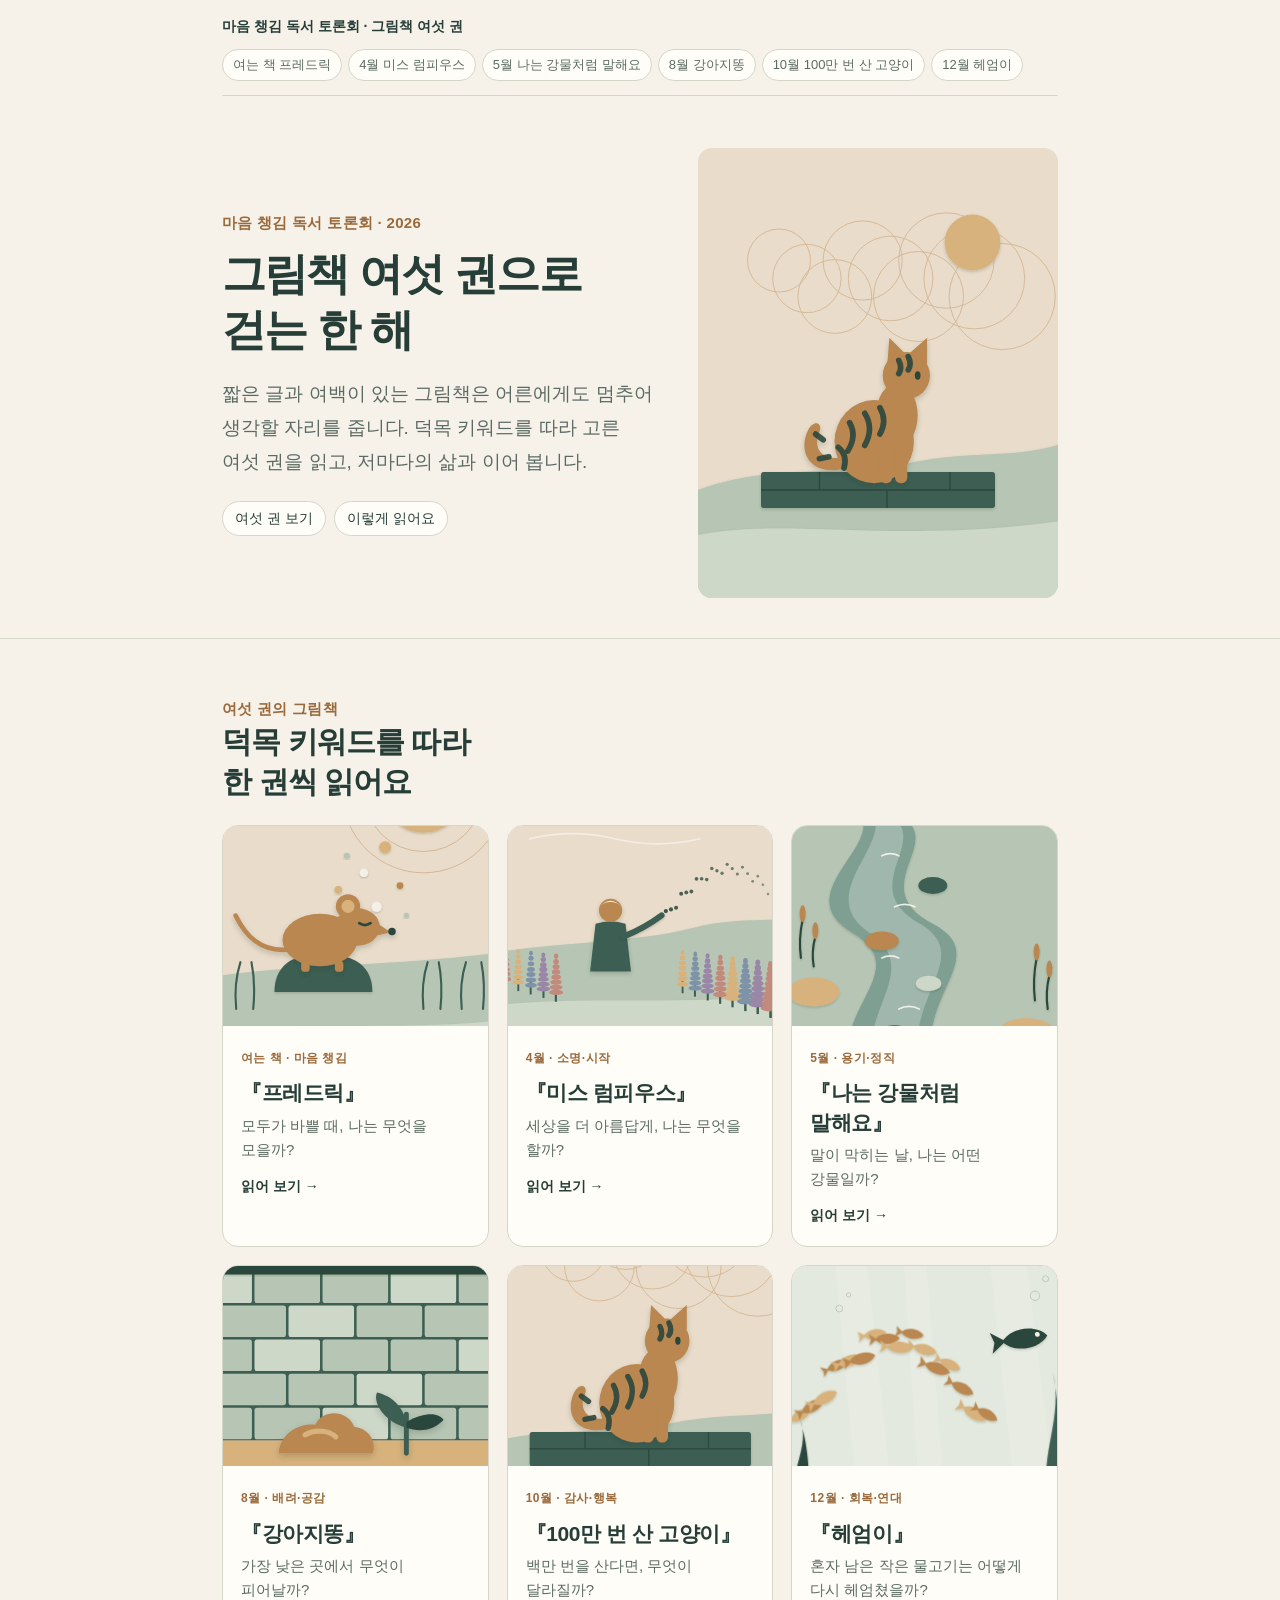
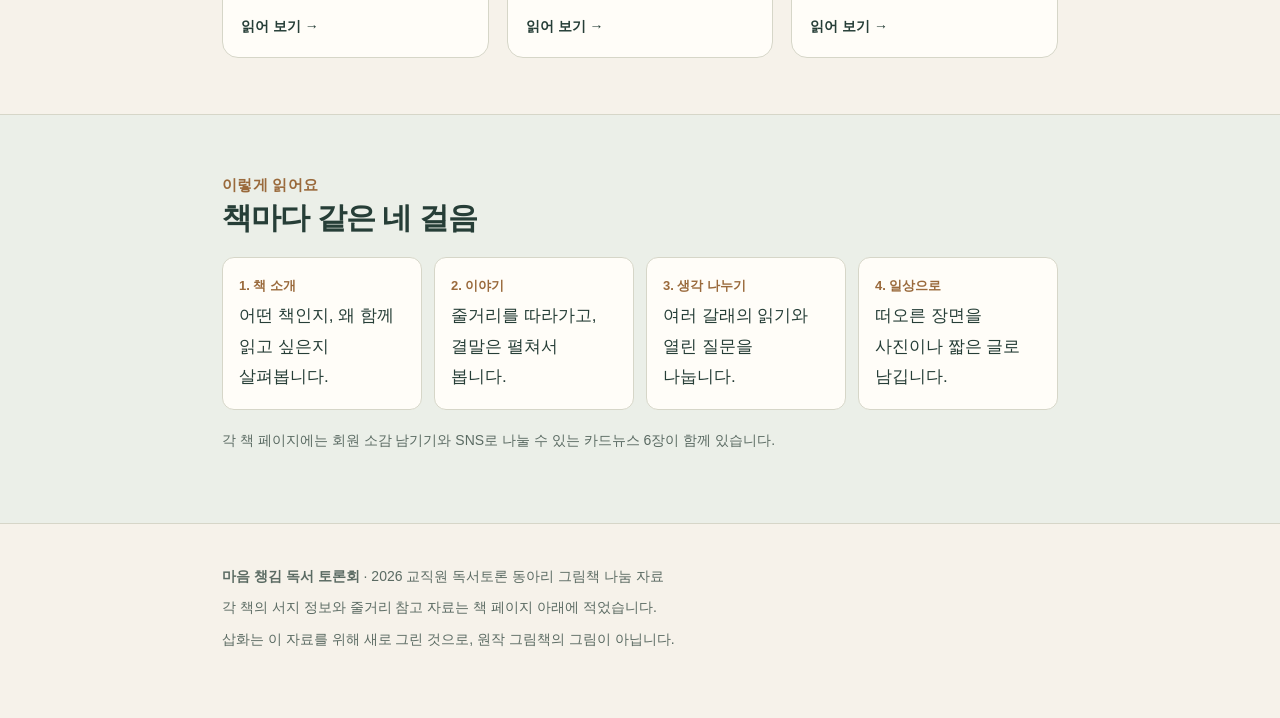
==== index.html @ 16f72373 "그림책 여섯 권 사이트 첫 게시 (책 페이지 6, 카드 36, 회원 소감 기능)" ====
<!doctype html><html lang="ko"><head><meta charset="utf-8"><meta name="viewport" content="width=device-width,initial-scale=1"><title>그림책 여섯 권으로 걷는 한 해 | 마음 챙김 독서 토론회</title><meta name="description" content="수석교사 다섯 명의 마음 챙김 독서 토론회가 덕목 키워드를 따라 고른 그림책 여섯 권과 생각 나누기 자료입니다."><meta property="og:title" content="그림책 여섯 권으로 걷는 한 해"><style>:root{--paper:#f6f2ea;--paper2:#ebefe8;--ink:#263e37;--sub:#5b6b63;--accent:#9a6a3c;--line:#d6d6c8;--card:#fffdf8}
*{box-sizing:border-box}html{scroll-behavior:smooth}body{margin:0;background:var(--paper);color:var(--ink);font:17px/1.8 "Pretendard","Apple SD Gothic Neo","Noto Sans KR","Malgun Gothic",sans-serif;word-break:keep-all;-webkit-text-size-adjust:100%}
.wrap{max-width:880px;margin:0 auto;padding:0 22px}header.top{padding:18px 0;border-bottom:1px solid var(--line);font-size:14px;color:var(--sub);display:flex;justify-content:space-between;gap:12px;flex-wrap:wrap}
.hero{display:grid;grid-template-columns:1.1fr .9fr;gap:36px;align-items:center;padding:52px 0 40px}.eyebrow{color:var(--accent);font-weight:600;font-size:15px;letter-spacing:.02em}
h1{font-size:44px;line-height:1.28;letter-spacing:-.04em;margin:10px 0 18px}h2{font-size:30px;letter-spacing:-.03em;line-height:1.35;margin:0 0 18px}h3{font-size:22px;letter-spacing:-.02em;margin:0 0 8px;line-height:1.4}
.lead{font-size:19px;color:var(--sub);margin:0 0 22px}.art svg{width:100%;height:auto;display:block;border-radius:14px}
.biblio{display:grid;grid-template-columns:auto 1fr;gap:4px 16px;font-size:15px;margin:0;padding:16px 18px;background:var(--card);border:1px solid var(--line);border-radius:12px}.biblio dt{color:var(--sub)}.biblio dd{margin:0}
nav.toc{display:flex;gap:8px;flex-wrap:wrap;margin:6px 0 0}nav.toc a{font-size:14px;color:var(--ink);text-decoration:none;border:1px solid var(--line);border-radius:999px;padding:4px 12px;background:var(--card)}
section{padding:56px 0;border-top:1px solid var(--line)}section.alt{background:var(--paper2)}
.story{display:grid;gap:42px}.step{display:grid;grid-template-columns:260px 1fr;gap:28px;align-items:start}.step .num{font-size:13px;color:var(--accent);font-weight:700;letter-spacing:.1em}.step p{margin:0 0 10px}
blockquote{margin:14px 0 0;padding:10px 0 10px 18px;border-left:3px solid var(--accent);font-size:19px;font-weight:600}
details{margin-top:8px;background:var(--card);border:1px solid var(--line);border-radius:14px;padding:18px 22px}summary{cursor:pointer;font-weight:700;font-size:18px}details[open] summary{margin-bottom:16px}
.lens{display:grid;grid-template-columns:repeat(3,1fr);gap:14px;margin-top:8px}.lens div{background:var(--card);border:1px solid var(--line);border-radius:12px;padding:18px}.lens b{display:block;color:var(--accent);margin-bottom:6px}.lens p{margin:0;font-size:16px}
ol.q{padding-left:22px;margin:22px 0 0}ol.q li{margin:0 0 12px;font-size:18px}
.daily{display:grid;grid-template-columns:1fr 280px;gap:28px;align-items:center}.daily ul{padding-left:20px;margin:12px 0}.note{font-size:14px;color:var(--sub)}
.cards{display:grid;grid-template-columns:repeat(auto-fill,minmax(240px,1fr));gap:14px;margin-top:18px}.cards img{width:100%;height:auto;display:block;border-radius:10px;border:1px solid var(--line)}
footer{padding:40px 0 60px;border-top:1px solid var(--line);font-size:14px;color:var(--sub)}footer p{margin:0 0 6px}footer a{color:var(--sub)}
@media (max-width:720px){body{font-size:16px}.hero{grid-template-columns:1fr;padding-top:34px}h1{font-size:34px}h2{font-size:25px}.step{grid-template-columns:1fr;gap:14px}.step .art{max-width:340px}.lens{grid-template-columns:1fr}.daily{grid-template-columns:1fr}.daily .art{max-width:300px}}
.sitebar{display:flex;justify-content:space-between;align-items:center;gap:10px;flex-wrap:wrap;padding:14px 0;border-bottom:1px solid var(--line);font-size:14px}.sitebar a{color:var(--ink);text-decoration:none}.sitebar .home{font-weight:700}.shelf{display:flex;gap:6px;flex-wrap:wrap}.shelf a{font-size:13px;border:1px solid var(--line);border-radius:999px;padding:3px 10px;background:var(--card);color:var(--sub)}.shelf a.on{background:var(--ink);color:var(--paper);border-color:var(--ink)}
.pager{display:grid;grid-template-columns:1fr 1fr;gap:12px;padding:30px 0}.pager a{display:block;border:1px solid var(--line);border-radius:12px;padding:14px 18px;background:var(--card);text-decoration:none;color:var(--ink)}.pager a small{display:block;color:var(--sub);font-size:13px}.pager .next{text-align:right}
.extra{margin-top:14px;padding:14px 16px;border:1px dashed var(--line);border-radius:12px;font-size:15px;background:var(--card)}
.grid6{display:grid;grid-template-columns:repeat(auto-fill,minmax(250px,1fr));gap:18px;margin-top:22px}.bk{display:flex;flex-direction:column;background:var(--card);border:1px solid var(--line);border-radius:16px;overflow:hidden;text-decoration:none;color:var(--ink)}.bk .thumb svg{display:block;width:100%;height:200px}.bk .in{padding:16px 18px 18px}.chip{display:inline-block;font-size:12px;font-weight:700;color:var(--accent);letter-spacing:.04em}.bk h3{margin:6px 0 6px;font-size:21px}.bk p{margin:0;color:var(--sub);font-size:15px;line-height:1.6}.bk .go{margin-top:12px;font-size:14px;font-weight:700}
.flow{display:grid;grid-template-columns:repeat(4,1fr);gap:12px;margin-top:18px}.flow div{background:var(--card);border:1px solid var(--line);border-radius:12px;padding:16px}.flow b{display:block;color:var(--accent);font-size:13px;margin-bottom:4px}
@media (max-width:720px){.flow{grid-template-columns:1fr 1fr}.pager{grid-template-columns:1fr}.pager .next{text-align:left}}</style></head><body>
<div class="wrap"><nav class="sitebar" aria-label="사이트 메뉴"><a class="home" href="index.html">마음 챙김 독서 토론회 · 그림책 여섯 권</a><span class="shelf"><a href="frederick/index.html">여는 책 프레드릭</a><a href="rumphius/index.html">4월 미스 럼피우스</a><a href="river/index.html">5월 나는 강물처럼 말해요</a><a href="ganajittong/index.html">8월 강아지똥</a><a href="cat/index.html">10월 100만 번 산 고양이</a><a href="swimmy/index.html">12월 헤엄이</a></span></nav></div>
<div class="wrap"><div class="hero"><div><div class="eyebrow">마음 챙김 독서 토론회 · 2026</div><h1>그림책 여섯 권으로<br>걷는 한 해</h1><p class="lead">짧은 글과 여백이 있는 그림책은 어른에게도 멈추어 생각할 자리를 줍니다. 덕목 키워드를 따라 고른 여섯 권을 읽고, 저마다의 삶과 이어 봅니다.</p><nav class="toc" aria-label="바로 가기"><a href="#books">여섯 권 보기</a><a href="#how">이렇게 읽어요</a></nav></div><div class="art"><svg role="img" aria-label="돌담 위에 앉은 고양이 삽화" xmlns="http://www.w3.org/2000/svg" viewBox="0 0 800 1000"><defs><filter id="f98" x="-20%" y="-20%" width="140%" height="140%"><feDropShadow dx="0" dy="3" stdDeviation="3" flood-color="#1d2e28" flood-opacity=".22"/></filter></defs><rect width="800" height="1000" fill="#e9dccb"/>
<g fill="none" stroke="#b9874f" stroke-width="2" opacity=".45"><circle cx="180" cy="250" r="70"/><circle cx="242" cy="290" r="76"/><circle cx="304" cy="330" r="82"/><circle cx="366" cy="250" r="88"/><circle cx="428" cy="290" r="94"/><circle cx="490" cy="330" r="100"/><circle cx="552" cy="250" r="106"/><circle cx="614" cy="290" r="112"/><circle cx="676" cy="330" r="118"/></g>
<circle cx="610" cy="210" r="62" fill="#d8b27c" filter="url(#f98)"/>
<path d="M0 760 C160 700 330 730 470 700 C600 672 700 690 800 660 L800 1000 L0 1000Z" fill="#b7c6b4" filter="url(#f98)"/>
<rect x="140" y="720" width="520" height="80" rx="6" fill="#3d5e53" filter="url(#f98)"/><path d="M140 760 h520 M270 720 v40 M420 760 v40 M560 720 v40" stroke="#2c473e" stroke-width="3"/>
<path d="M0 860 C200 820 420 880 800 830 L800 1000 L0 1000Z" fill="#cdd8c9" filter="url(#f98)"/>
<g transform="translate(400 640) scale(2.1 2.1)" filter="url(#f98)">
<path d="M-34 34 C-70 44 -86 18 -74 -6 C-68 -18 -58 -14 -62 -4 C-70 14 -58 28 -34 22" fill="#b9874f"/>
<ellipse cx="-4" cy="6" rx="42" ry="44" fill="#b9874f"/>
<ellipse cx="20" cy="-22" rx="22" ry="34" fill="#b9874f"/>
<rect x="18" y="0" width="13" height="50" rx="6" fill="#b9874f"/><rect x="2" y="12" width="13" height="38" rx="6" fill="#b9874f"/>
<circle cx="30" cy="-64" r="25" fill="#b9874f"/>
<polygon points="10,-78 12,-104 30,-86" fill="#b9874f"/><polygon points="34,-88 52,-104 52,-76" fill="#b9874f"/>
<g fill="none" stroke="#2c473e" stroke-width="6" stroke-linecap="round" opacity=".9"><path d="M-30 -14 q8 14 -2 30"/><path d="M-14 -24 q10 16 0 34"/><path d="M2 -30 q8 14 0 28"/><path d="M-42 12 q10 8 6 22"/><path d="M22 -80 q4 8 0 14"/><path d="M32 -84 q4 8 0 14"/><path d="M-66 -2 l8 6"/><path d="M-62 24 l10 -2"/></g>
<ellipse cx="42" cy="-64" rx="3" ry="4.5" fill="#2c473e"/>
</g>
</svg></div></div></div>
<section id="books"><div class="wrap"><div class="eyebrow">여섯 권의 그림책</div><h2>덕목 키워드를 따라<br>한 권씩 읽어요</h2>
<div class="grid6"><a class="bk" href="frederick/index.html"><div class="thumb"><svg aria-hidden="true" preserveAspectRatio="xMidYMid slice" xmlns="http://www.w3.org/2000/svg" viewBox="0 330 800 470"><defs><filter id="f99" x="-20%" y="-20%" width="140%" height="140%"><feDropShadow dx="0" dy="3" stdDeviation="3" flood-color="#1d2e28" flood-opacity=".22"/></filter></defs><rect width="800" height="1000" fill="#e9dccb"/>
<circle cx="560" cy="250" r="96" fill="#d8b27c" filter="url(#f99)"/>
<g fill="none" stroke="#b9874f" stroke-width="2" opacity=".5"><circle cx="560" cy="250" r="140"/><circle cx="560" cy="250" r="190"/></g>
<circle cx="470" cy="380" r="14" fill="#d8b27c" filter="url(#f99)"/><circle cx="420" cy="440" r="10" fill="#f4f0e7" filter="url(#f99)"/><circle cx="505" cy="470" r="8" fill="#b9874f" filter="url(#f99)"/><circle cx="380" cy="400" r="7" fill="#b7c6b4" filter="url(#f99)"/><circle cx="450" cy="520" r="12" fill="#f4f0e7" filter="url(#f99)"/><circle cx="360" cy="480" r="9" fill="#d8b27c" filter="url(#f99)"/><circle cx="520" cy="540" r="6" fill="#b7c6b4" filter="url(#f99)"/><circle cx="410" cy="560" r="7" fill="#b9874f" filter="url(#f99)"/>
<path d="M0 700 C180 650 420 670 800 620 L800 1000 L0 1000Z" fill="#b7c6b4" filter="url(#f99)"/>
<path d="M0 820 C220 780 520 820 800 780 L800 1000 L0 1000Z" fill="#cdd8c9" filter="url(#f99)"/>
<g filter="url(#f99)"><path d="M210 720 C210 660 250 630 320 630 C400 630 440 660 440 720Z" fill="#3d5e53"/></g>
<path d="M120 760 q-6 -60 10 -110" stroke="#3d5e53" stroke-width="5" fill="none" stroke-linecap="round"/><path d="M160 760 q6 -60 -4 -110" stroke="#3d5e53" stroke-width="5" fill="none" stroke-linecap="round"/><path d="M560 760 q-6 -60 10 -110" stroke="#3d5e53" stroke-width="5" fill="none" stroke-linecap="round"/><path d="M600 760 q6 -60 -4 -110" stroke="#3d5e53" stroke-width="5" fill="none" stroke-linecap="round"/><path d="M650 760 q-6 -60 10 -110" stroke="#3d5e53" stroke-width="5" fill="none" stroke-linecap="round"/><path d="M700 760 q6 -60 -4 -110" stroke="#3d5e53" stroke-width="5" fill="none" stroke-linecap="round"/>
<g transform="translate(330 598) scale(2.2 2.2)" filter="url(#f99)">
<path d="M-38 10 C-70 14 -86 -6 -96 -26" fill="none" stroke="#b9874f" stroke-width="5" stroke-linecap="round"/>
<ellipse cx="-6" cy="0" rx="40" ry="28" fill="#b9874f"/>
<ellipse cx="34" cy="-14" rx="24" ry="20" fill="#b9874f"/>
<polygon points="52,-20 70,-8 50,-4" fill="#b9874f"/>
<circle cx="71" cy="-9" r="4" fill="#2c473e"/>
<circle cx="24" cy="-36" r="13" fill="#b9874f"/><circle cx="24" cy="-36" r="7" fill="#d8b27c"/>
<path d="M36 -18 q6 4 12 0" stroke="#2c473e" stroke-width="3" fill="none" stroke-linecap="round"/>
<rect x="-26" y="22" width="9" height="12" rx="4" fill="#b9874f"/><rect x="10" y="22" width="9" height="12" rx="4" fill="#b9874f"/>

</g>
</svg></div><div class="in"><span class="chip">여는 책 · 마음 챙김</span><h3>『프레드릭』</h3><p>모두가 바쁠 때, 나는 무엇을 모을까?</p><div class="go">읽어 보기 →</div></div></a><a class="bk" href="rumphius/index.html"><div class="thumb"><svg aria-hidden="true" preserveAspectRatio="xMidYMid slice" xmlns="http://www.w3.org/2000/svg" viewBox="0 330 800 470"><defs><filter id="f100" x="-20%" y="-20%" width="140%" height="140%"><feDropShadow dx="0" dy="3" stdDeviation="3" flood-color="#1d2e28" flood-opacity=".22"/></filter></defs><rect width="800" height="1000" fill="#e9dccb"/>
<circle cx="610" cy="250" r="70" fill="#d8b27c" filter="url(#f100)"/>
<g fill="none" stroke="#f4f0e7" stroke-width="4" stroke-linecap="round" opacity=".9"><path d="M80 300 q120 -30 240 0 t240 0"/><path d="M140 360 q100 -24 200 0 t200 0"/></g>
<path d="M0 640 C160 600 360 610 520 570 C640 540 720 560 800 540 L800 1000 L0 1000Z" fill="#b7c6b4" filter="url(#f100)"/>
<path d="M0 760 C220 720 500 760 800 720 L800 1000 L0 1000Z" fill="#cdd8c9" filter="url(#f100)"/>
<g transform="translate(330 560) scale(1.6)" filter="url(#f100)"><path d="M-22 0 L-30 70 L30 70 L22 0 Q0 -8 -22 0Z" fill="#3d5e53"/><circle cx="0" cy="-20" r="17" fill="#b9874f"/><path d="M-17 -24 Q0 -44 17 -24 Q10 -32 0 -32 Q-10 -32 -17 -24Z" fill="#f4f0e7"/></g>
<path d="M360 590 q50 -20 90 -50" stroke="#3d5e53" stroke-width="14" stroke-linecap="round" fill="none" filter="url(#f100)"/>
<g><circle cx="460" cy="530" r="5.0" fill="#2c473e" opacity="0.90"/><circle cx="472" cy="526" r="4.9" fill="#2c473e" opacity="0.88"/><circle cx="484" cy="522" r="4.8" fill="#2c473e" opacity="0.86"/><circle cx="496" cy="489" r="4.7" fill="#2c473e" opacity="0.84"/><circle cx="508" cy="486" r="4.6" fill="#2c473e" opacity="0.82"/><circle cx="520" cy="484" r="4.5" fill="#2c473e" opacity="0.80"/><circle cx="532" cy="454" r="4.4" fill="#2c473e" opacity="0.78"/><circle cx="544" cy="454" r="4.3" fill="#2c473e" opacity="0.76"/><circle cx="556" cy="456" r="4.2" fill="#2c473e" opacity="0.74"/><circle cx="568" cy="430" r="4.1" fill="#2c473e" opacity="0.72"/><circle cx="580" cy="435" r="4.0" fill="#2c473e" opacity="0.70"/><circle cx="592" cy="441" r="3.9" fill="#2c473e" opacity="0.68"/><circle cx="604" cy="420" r="3.8" fill="#2c473e" opacity="0.66"/><circle cx="616" cy="430" r="3.7" fill="#2c473e" opacity="0.64"/><circle cx="628" cy="443" r="3.6" fill="#2c473e" opacity="0.62"/><circle cx="640" cy="427" r="3.5" fill="#2c473e" opacity="0.60"/><circle cx="652" cy="442" r="3.4" fill="#2c473e" opacity="0.58"/><circle cx="664" cy="460" r="3.3" fill="#2c473e" opacity="0.56"/><circle cx="676" cy="448" r="3.2" fill="#2c473e" opacity="0.54"/><circle cx="688" cy="468" r="3.1" fill="#2c473e" opacity="0.52"/><circle cx="700" cy="490" r="3.0" fill="#2c473e" opacity="0.50"/><circle cx="712" cy="482" r="2.9" fill="#2c473e" opacity="0.48"/><circle cx="724" cy="505" r="2.8" fill="#2c473e" opacity="0.46"/><circle cx="736" cy="528" r="2.7" fill="#2c473e" opacity="0.44"/><circle cx="748" cy="522" r="2.6" fill="#2c473e" opacity="0.42"/><circle cx="760" cy="546" r="2.5" fill="#2c473e" opacity="0.40"/></g>
<g><rect x="497" y="688" width="4.5" height="35" fill="#3d5e53"/><ellipse cx="499" cy="627" rx="4.5" ry="5.7" fill="#d8b27c"/><ellipse cx="499" cy="640" rx="6.0" ry="5.7" fill="#d8b27c"/><ellipse cx="499" cy="652" rx="7.5" ry="5.7" fill="#d8b27c"/><ellipse cx="499" cy="664" rx="8.9" ry="5.7" fill="#d8b27c"/><ellipse cx="499" cy="677" rx="10.4" ry="5.7" fill="#d8b27c"/><ellipse cx="499" cy="689" rx="11.9" ry="5.7" fill="#d8b27c"/><ellipse cx="499" cy="702" rx="13.4" ry="5.7" fill="#d8b27c"/></g><g><rect x="526" y="695" width="4.7" height="36" fill="#3d5e53"/><ellipse cx="529" cy="631" rx="4.7" ry="5.9" fill="#7f93a8"/><ellipse cx="529" cy="642" rx="6.3" ry="5.9" fill="#7f93a8"/><ellipse cx="529" cy="654" rx="7.8" ry="5.9" fill="#7f93a8"/><ellipse cx="529" cy="665" rx="9.4" ry="5.9" fill="#7f93a8"/><ellipse cx="529" cy="677" rx="10.9" ry="5.9" fill="#7f93a8"/><ellipse cx="529" cy="688" rx="12.4" ry="5.9" fill="#7f93a8"/><ellipse cx="529" cy="699" rx="14.0" ry="5.9" fill="#7f93a8"/><ellipse cx="529" cy="711" rx="15.5" ry="5.9" fill="#7f93a8"/></g><g><rect x="556" y="702" width="4.9" height="38" fill="#3d5e53"/><ellipse cx="558" cy="635" rx="4.9" ry="6.2" fill="#9a86a6"/><ellipse cx="558" cy="647" rx="6.5" ry="6.2" fill="#9a86a6"/><ellipse cx="558" cy="659" rx="8.2" ry="6.2" fill="#9a86a6"/><ellipse cx="558" cy="671" rx="9.8" ry="6.2" fill="#9a86a6"/><ellipse cx="558" cy="683" rx="11.4" ry="6.2" fill="#9a86a6"/><ellipse cx="558" cy="694" rx="13.0" ry="6.2" fill="#9a86a6"/><ellipse cx="558" cy="706" rx="14.6" ry="6.2" fill="#9a86a6"/><ellipse cx="558" cy="718" rx="16.2" ry="6.2" fill="#9a86a6"/></g><g><rect x="585" y="708" width="5.1" height="40" fill="#3d5e53"/><ellipse cx="588" cy="639" rx="5.1" ry="6.4" fill="#c28a7c"/><ellipse cx="588" cy="651" rx="6.8" ry="6.4" fill="#c28a7c"/><ellipse cx="588" cy="664" rx="8.5" ry="6.4" fill="#c28a7c"/><ellipse cx="588" cy="676" rx="10.2" ry="6.4" fill="#c28a7c"/><ellipse cx="588" cy="688" rx="11.8" ry="6.4" fill="#c28a7c"/><ellipse cx="588" cy="701" rx="13.5" ry="6.4" fill="#c28a7c"/><ellipse cx="588" cy="713" rx="15.2" ry="6.4" fill="#c28a7c"/><ellipse cx="588" cy="726" rx="16.9" ry="6.4" fill="#c28a7c"/></g><g><rect x="614" y="715" width="5.4" height="41" fill="#3d5e53"/><ellipse cx="617" cy="643" rx="5.4" ry="6.7" fill="#d8b27c"/><ellipse cx="617" cy="654" rx="7.1" ry="6.7" fill="#d8b27c"/><ellipse cx="617" cy="666" rx="8.8" ry="6.7" fill="#d8b27c"/><ellipse cx="617" cy="677" rx="10.6" ry="6.7" fill="#d8b27c"/><ellipse cx="617" cy="689" rx="12.3" ry="6.7" fill="#d8b27c"/><ellipse cx="617" cy="700" rx="14.1" ry="6.7" fill="#d8b27c"/><ellipse cx="617" cy="712" rx="15.8" ry="6.7" fill="#d8b27c"/><ellipse cx="617" cy="723" rx="17.5" ry="6.7" fill="#d8b27c"/><ellipse cx="617" cy="734" rx="19.3" ry="6.7" fill="#d8b27c"/></g><g><rect x="644" y="722" width="5.6" height="43" fill="#3d5e53"/><ellipse cx="647" cy="647" rx="5.6" ry="6.9" fill="#7f93a8"/><ellipse cx="647" cy="659" rx="7.4" ry="6.9" fill="#7f93a8"/><ellipse cx="647" cy="671" rx="9.2" ry="6.9" fill="#7f93a8"/><ellipse cx="647" cy="683" rx="11.0" ry="6.9" fill="#7f93a8"/><ellipse cx="647" cy="694" rx="12.8" ry="6.9" fill="#7f93a8"/><ellipse cx="647" cy="706" rx="14.6" ry="6.9" fill="#7f93a8"/><ellipse cx="647" cy="718" rx="16.4" ry="6.9" fill="#7f93a8"/><ellipse cx="647" cy="730" rx="18.2" ry="6.9" fill="#7f93a8"/><ellipse cx="647" cy="742" rx="20.0" ry="6.9" fill="#7f93a8"/></g><g><rect x="673" y="728" width="5.8" height="44" fill="#3d5e53"/><ellipse cx="676" cy="651" rx="5.8" ry="7.2" fill="#9a86a6"/><ellipse cx="676" cy="663" rx="7.6" ry="7.2" fill="#9a86a6"/><ellipse cx="676" cy="675" rx="9.5" ry="7.2" fill="#9a86a6"/><ellipse cx="676" cy="688" rx="11.4" ry="7.2" fill="#9a86a6"/><ellipse cx="676" cy="700" rx="13.3" ry="7.2" fill="#9a86a6"/><ellipse cx="676" cy="712" rx="15.1" ry="7.2" fill="#9a86a6"/><ellipse cx="676" cy="725" rx="17.0" ry="7.2" fill="#9a86a6"/><ellipse cx="676" cy="737" rx="18.9" ry="7.2" fill="#9a86a6"/><ellipse cx="676" cy="749" rx="20.8" ry="7.2" fill="#9a86a6"/></g><g><rect x="703" y="735" width="6.0" height="46" fill="#3d5e53"/><ellipse cx="706" cy="655" rx="6.0" ry="7.5" fill="#c28a7c"/><ellipse cx="706" cy="666" rx="7.9" ry="7.5" fill="#c28a7c"/><ellipse cx="706" cy="678" rx="9.9" ry="7.5" fill="#c28a7c"/><ellipse cx="706" cy="689" rx="11.8" ry="7.5" fill="#c28a7c"/><ellipse cx="706" cy="701" rx="13.7" ry="7.5" fill="#c28a7c"/><ellipse cx="706" cy="712" rx="15.7" ry="7.5" fill="#c28a7c"/><ellipse cx="706" cy="724" rx="17.6" ry="7.5" fill="#c28a7c"/><ellipse cx="706" cy="735" rx="19.6" ry="7.5" fill="#c28a7c"/><ellipse cx="706" cy="747" rx="21.5" ry="7.5" fill="#c28a7c"/><ellipse cx="706" cy="758" rx="23.4" ry="7.5" fill="#c28a7c"/></g><g><rect x="732" y="742" width="6.2" height="48" fill="#3d5e53"/><ellipse cx="735" cy="659" rx="6.2" ry="7.7" fill="#d8b27c"/><ellipse cx="735" cy="671" rx="8.2" ry="7.7" fill="#d8b27c"/><ellipse cx="735" cy="683" rx="10.2" ry="7.7" fill="#d8b27c"/><ellipse cx="735" cy="694" rx="12.2" ry="7.7" fill="#d8b27c"/><ellipse cx="735" cy="706" rx="14.2" ry="7.7" fill="#d8b27c"/><ellipse cx="735" cy="718" rx="16.2" ry="7.7" fill="#d8b27c"/><ellipse cx="735" cy="730" rx="18.2" ry="7.7" fill="#d8b27c"/><ellipse cx="735" cy="742" rx="20.2" ry="7.7" fill="#d8b27c"/><ellipse cx="735" cy="754" rx="22.2" ry="7.7" fill="#d8b27c"/><ellipse cx="735" cy="766" rx="24.2" ry="7.7" fill="#d8b27c"/></g><g><rect x="761" y="749" width="6.4" height="49" fill="#3d5e53"/><ellipse cx="765" cy="663" rx="6.4" ry="8.0" fill="#7f93a8"/><ellipse cx="765" cy="675" rx="8.5" ry="8.0" fill="#7f93a8"/><ellipse cx="765" cy="687" rx="10.5" ry="8.0" fill="#7f93a8"/><ellipse cx="765" cy="700" rx="12.6" ry="8.0" fill="#7f93a8"/><ellipse cx="765" cy="712" rx="14.7" ry="8.0" fill="#7f93a8"/><ellipse cx="765" cy="724" rx="16.8" ry="8.0" fill="#7f93a8"/><ellipse cx="765" cy="736" rx="18.8" ry="8.0" fill="#7f93a8"/><ellipse cx="765" cy="749" rx="20.9" ry="8.0" fill="#7f93a8"/><ellipse cx="765" cy="761" rx="23.0" ry="8.0" fill="#7f93a8"/><ellipse cx="765" cy="773" rx="25.0" ry="8.0" fill="#7f93a8"/></g><g><rect x="51" y="755" width="6.6" height="51" fill="#3d5e53"/><ellipse cx="54" cy="667" rx="6.6" ry="8.2" fill="#9a86a6"/><ellipse cx="54" cy="678" rx="8.7" ry="8.2" fill="#9a86a6"/><ellipse cx="54" cy="690" rx="10.9" ry="8.2" fill="#9a86a6"/><ellipse cx="54" cy="701" rx="13.0" ry="8.2" fill="#9a86a6"/><ellipse cx="54" cy="713" rx="15.2" ry="8.2" fill="#9a86a6"/><ellipse cx="54" cy="724" rx="17.3" ry="8.2" fill="#9a86a6"/><ellipse cx="54" cy="736" rx="19.4" ry="8.2" fill="#9a86a6"/><ellipse cx="54" cy="747" rx="21.6" ry="8.2" fill="#9a86a6"/><ellipse cx="54" cy="759" rx="23.7" ry="8.2" fill="#9a86a6"/><ellipse cx="54" cy="770" rx="25.9" ry="8.2" fill="#9a86a6"/><ellipse cx="54" cy="782" rx="28.0" ry="8.2" fill="#9a86a6"/></g><g><rect x="82" y="677" width="4.2" height="32" fill="#3d5e53"/><ellipse cx="84" cy="621" rx="4.2" ry="5.2" fill="#c28a7c"/><ellipse cx="84" cy="632" rx="5.6" ry="5.2" fill="#c28a7c"/><ellipse cx="84" cy="644" rx="6.9" ry="5.2" fill="#c28a7c"/><ellipse cx="84" cy="655" rx="8.3" ry="5.2" fill="#c28a7c"/><ellipse cx="84" cy="667" rx="9.6" ry="5.2" fill="#c28a7c"/><ellipse cx="84" cy="678" rx="11.0" ry="5.2" fill="#c28a7c"/><ellipse cx="84" cy="690" rx="12.4" ry="5.2" fill="#c28a7c"/></g><g><rect x="111" y="684" width="4.4" height="34" fill="#3d5e53"/><ellipse cx="113" cy="625" rx="4.4" ry="5.5" fill="#d8b27c"/><ellipse cx="113" cy="637" rx="5.8" ry="5.5" fill="#d8b27c"/><ellipse cx="113" cy="649" rx="7.3" ry="5.5" fill="#d8b27c"/><ellipse cx="113" cy="661" rx="8.7" ry="5.5" fill="#d8b27c"/><ellipse cx="113" cy="673" rx="10.1" ry="5.5" fill="#d8b27c"/><ellipse cx="113" cy="685" rx="11.5" ry="5.5" fill="#d8b27c"/><ellipse cx="113" cy="697" rx="13.0" ry="5.5" fill="#d8b27c"/></g><g><rect x="140" y="691" width="4.6" height="35" fill="#3d5e53"/><ellipse cx="143" cy="629" rx="4.6" ry="5.8" fill="#7f93a8"/><ellipse cx="143" cy="641" rx="6.1" ry="5.8" fill="#7f93a8"/><ellipse cx="143" cy="654" rx="7.6" ry="5.8" fill="#7f93a8"/><ellipse cx="143" cy="667" rx="9.1" ry="5.8" fill="#7f93a8"/><ellipse cx="143" cy="679" rx="10.6" ry="5.8" fill="#7f93a8"/><ellipse cx="143" cy="692" rx="12.1" ry="5.8" fill="#7f93a8"/><ellipse cx="143" cy="704" rx="13.6" ry="5.8" fill="#7f93a8"/></g><g><rect x="170" y="697" width="4.8" height="37" fill="#3d5e53"/><ellipse cx="172" cy="633" rx="4.8" ry="6.0" fill="#9a86a6"/><ellipse cx="172" cy="644" rx="6.4" ry="6.0" fill="#9a86a6"/><ellipse cx="172" cy="656" rx="7.9" ry="6.0" fill="#9a86a6"/><ellipse cx="172" cy="667" rx="9.5" ry="6.0" fill="#9a86a6"/><ellipse cx="172" cy="679" rx="11.1" ry="6.0" fill="#9a86a6"/><ellipse cx="172" cy="690" rx="12.6" ry="6.0" fill="#9a86a6"/><ellipse cx="172" cy="702" rx="14.2" ry="6.0" fill="#9a86a6"/><ellipse cx="172" cy="713" rx="15.8" ry="6.0" fill="#9a86a6"/></g><g><rect x="199" y="704" width="5.0" height="39" fill="#3d5e53"/><ellipse cx="202" cy="636" rx="5.0" ry="6.3" fill="#c28a7c"/><ellipse cx="202" cy="649" rx="6.6" ry="6.3" fill="#c28a7c"/><ellipse cx="202" cy="661" rx="8.3" ry="6.3" fill="#c28a7c"/><ellipse cx="202" cy="673" rx="9.9" ry="6.3" fill="#c28a7c"/><ellipse cx="202" cy="685" rx="11.5" ry="6.3" fill="#c28a7c"/><ellipse cx="202" cy="697" rx="13.2" ry="6.3" fill="#c28a7c"/><ellipse cx="202" cy="709" rx="14.8" ry="6.3" fill="#c28a7c"/><ellipse cx="202" cy="721" rx="16.4" ry="6.3" fill="#c28a7c"/></g>
</svg></div><div class="in"><span class="chip">4월 · 소명·시작</span><h3>『미스 럼피우스』</h3><p>세상을 더 아름답게, 나는 무엇을 할까?</p><div class="go">읽어 보기 →</div></div></a><a class="bk" href="river/index.html"><div class="thumb"><svg aria-hidden="true" preserveAspectRatio="xMidYMid slice" xmlns="http://www.w3.org/2000/svg" viewBox="0 330 800 470"><defs><filter id="f101" x="-20%" y="-20%" width="140%" height="140%"><feDropShadow dx="0" dy="3" stdDeviation="3" flood-color="#1d2e28" flood-opacity=".22"/></filter></defs><rect width="800" height="1000" fill="#e3e9df"/>
<circle cx="610" cy="200" r="64" fill="#d8b27c" filter="url(#f101)"/>
<path d="M0 300 C200 250 520 280 800 240 L800 1000 L0 1000Z" fill="#b7c6b4" filter="url(#f101)"/>
<path d="M330 300 C470 360 250 470 420 560 C590 650 300 760 470 1000 L250 1000 C120 780 400 680 230 580 C80 490 300 380 250 300Z" fill="#7f9f93" filter="url(#f101)"/>
<path d="M310 300 C430 360 230 470 390 560 C540 650 290 760 420 1000 L300 1000 C190 790 420 680 270 580 C140 490 320 380 280 300Z" fill="#9fb7ad"/>
<g fill="none" stroke="#fbf9f3" stroke-width="4" stroke-linecap="round" opacity=".85"><path d="M300 400 q20 -10 40 0"/><path d="M330 520 q24 -12 48 0"/><path d="M300 640 q20 -10 40 0"/><path d="M340 760 q24 -12 48 0"/><path d="M330 880 q20 -10 40 0"/></g>
<ellipse cx="420" cy="470" rx="34" ry="20" fill="#3d5e53" filter="url(#f101)"/><ellipse cx="300" cy="600" rx="40" ry="22" fill="#b9874f" filter="url(#f101)"/><ellipse cx="410" cy="700" rx="30" ry="18" fill="#cdd8c9" filter="url(#f101)"/><ellipse cx="330" cy="820" rx="42" ry="22" fill="#3d5e53" filter="url(#f101)"/>
<ellipse cx="140" cy="720" rx="60" ry="34" fill="#d8b27c" filter="url(#f101)"/><ellipse cx="640" cy="820" rx="70" ry="38" fill="#d8b27c" filter="url(#f101)"/>
<g filter="url(#f101)"><path d="M110 640 q-6 -45 4 -90" stroke="#2c473e" stroke-width="5" fill="none" stroke-linecap="round"/><ellipse cx="114" cy="536" rx="7" ry="20" fill="#b9874f"/></g><g filter="url(#f101)"><path d="M140 660 q-6 -35 4 -70" stroke="#2c473e" stroke-width="5" fill="none" stroke-linecap="round"/><ellipse cx="144" cy="576" rx="7" ry="20" fill="#b9874f"/></g><g filter="url(#f101)"><path d="M660 740 q-6 -50 4 -100" stroke="#2c473e" stroke-width="5" fill="none" stroke-linecap="round"/><ellipse cx="664" cy="626" rx="7" ry="20" fill="#b9874f"/></g><g filter="url(#f101)"><path d="M690 760 q-6 -40 4 -80" stroke="#2c473e" stroke-width="5" fill="none" stroke-linecap="round"/><ellipse cx="694" cy="666" rx="7" ry="20" fill="#b9874f"/></g></svg></div><div class="in"><span class="chip">5월 · 용기·정직</span><h3>『나는 강물처럼 말해요』</h3><p>말이 막히는 날, 나는 어떤 강물일까?</p><div class="go">읽어 보기 →</div></div></a><a class="bk" href="ganajittong/index.html"><div class="thumb"><svg aria-hidden="true" preserveAspectRatio="xMidYMid slice" xmlns="http://www.w3.org/2000/svg" viewBox="0 330 800 470"><defs><filter id="f102" x="-20%" y="-20%" width="140%" height="140%"><feDropShadow dx="0" dy="3" stdDeviation="3" flood-color="#1d2e28" flood-opacity=".22"/></filter></defs><rect width="800" height="1000" fill="#e9dccb"/><circle cx="600" cy="200" r="66" fill="#d8b27c" filter="url(#f102)"/>
<rect x="0" y="340" width="800" height="400" fill="#3d5e53" filter="url(#f102)"/><rect x="3" y="343" width="154" height="74" rx="6" fill="#cdd8c9"/><rect x="163" y="343" width="154" height="74" rx="6" fill="#b7c6b4"/><rect x="323" y="343" width="154" height="74" rx="6" fill="#b7c6b4"/><rect x="483" y="343" width="154" height="74" rx="6" fill="#cdd8c9"/><rect x="643" y="343" width="154" height="74" rx="6" fill="#b7c6b4"/><rect x="3" y="423" width="74" height="74" rx="6" fill="#b7c6b4"/><rect x="83" y="423" width="154" height="74" rx="6" fill="#b7c6b4"/><rect x="243" y="423" width="154" height="74" rx="6" fill="#cdd8c9"/><rect x="403" y="423" width="154" height="74" rx="6" fill="#b7c6b4"/><rect x="563" y="423" width="154" height="74" rx="6" fill="#b7c6b4"/><rect x="723" y="423" width="74" height="74" rx="6" fill="#cdd8c9"/><rect x="3" y="503" width="154" height="74" rx="6" fill="#b7c6b4"/><rect x="163" y="503" width="154" height="74" rx="6" fill="#cdd8c9"/><rect x="323" y="503" width="154" height="74" rx="6" fill="#b7c6b4"/><rect x="483" y="503" width="154" height="74" rx="6" fill="#b7c6b4"/><rect x="643" y="503" width="154" height="74" rx="6" fill="#cdd8c9"/><rect x="3" y="583" width="74" height="74" rx="6" fill="#cdd8c9"/><rect x="83" y="583" width="154" height="74" rx="6" fill="#b7c6b4"/><rect x="243" y="583" width="154" height="74" rx="6" fill="#b7c6b4"/><rect x="403" y="583" width="154" height="74" rx="6" fill="#cdd8c9"/><rect x="563" y="583" width="154" height="74" rx="6" fill="#b7c6b4"/><rect x="723" y="583" width="74" height="74" rx="6" fill="#b7c6b4"/><rect x="3" y="663" width="154" height="74" rx="6" fill="#b7c6b4"/><rect x="163" y="663" width="154" height="74" rx="6" fill="#b7c6b4"/><rect x="323" y="663" width="154" height="74" rx="6" fill="#cdd8c9"/><rect x="483" y="663" width="154" height="74" rx="6" fill="#b7c6b4"/><rect x="643" y="663" width="154" height="74" rx="6" fill="#b7c6b4"/><rect x="0" y="322" width="800" height="28" fill="#2c473e" filter="url(#f102)"/>
<path d="M0 740 H800 V1000 H0Z" fill="#d8b27c" filter="url(#f102)"/><path d="M0 830 C220 806 520 850 800 818 V1000 H0Z" fill="#e2c595"/>
<g transform="translate(330 770) scale(2.4)" filter="url(#f102)"><path d="M-46 0 C-44 -20 -26 -30 -10 -28 C-2 -44 22 -42 28 -26 C44 -24 50 -10 46 0 Z" fill="#b9874f"/><path d="M-20 -18 C-10 -24 4 -22 10 -16" stroke="#d8b27c" stroke-width="5" fill="none" stroke-linecap="round"/></g><g transform="translate(520 770) scale(2.3)" filter="url(#f102)"><path d="M0 0 V-40" stroke="#3d5e53" stroke-width="5" stroke-linecap="round"/><path d="M0 -26 C-26 -34 -34 -54 -30 -62 C-12 -58 -2 -44 0 -30Z" fill="#3d5e53"/><path d="M0 -32 C22 -44 34 -40 38 -34 C26 -22 12 -22 0 -26Z" fill="#2c473e"/></g></svg></div><div class="in"><span class="chip">8월 · 배려·공감</span><h3>『강아지똥』</h3><p>가장 낮은 곳에서 무엇이 피어날까?</p><div class="go">읽어 보기 →</div></div></a><a class="bk" href="cat/index.html"><div class="thumb"><svg aria-hidden="true" preserveAspectRatio="xMidYMid slice" xmlns="http://www.w3.org/2000/svg" viewBox="0 330 800 470"><defs><filter id="f103" x="-20%" y="-20%" width="140%" height="140%"><feDropShadow dx="0" dy="3" stdDeviation="3" flood-color="#1d2e28" flood-opacity=".22"/></filter></defs><rect width="800" height="1000" fill="#e9dccb"/>
<g fill="none" stroke="#b9874f" stroke-width="2" opacity=".45"><circle cx="180" cy="250" r="70"/><circle cx="242" cy="290" r="76"/><circle cx="304" cy="330" r="82"/><circle cx="366" cy="250" r="88"/><circle cx="428" cy="290" r="94"/><circle cx="490" cy="330" r="100"/><circle cx="552" cy="250" r="106"/><circle cx="614" cy="290" r="112"/><circle cx="676" cy="330" r="118"/></g>
<circle cx="610" cy="210" r="62" fill="#d8b27c" filter="url(#f103)"/>
<path d="M0 760 C160 700 330 730 470 700 C600 672 700 690 800 660 L800 1000 L0 1000Z" fill="#b7c6b4" filter="url(#f103)"/>
<rect x="140" y="720" width="520" height="80" rx="6" fill="#3d5e53" filter="url(#f103)"/><path d="M140 760 h520 M270 720 v40 M420 760 v40 M560 720 v40" stroke="#2c473e" stroke-width="3"/>
<path d="M0 860 C200 820 420 880 800 830 L800 1000 L0 1000Z" fill="#cdd8c9" filter="url(#f103)"/>
<g transform="translate(400 640) scale(2.1 2.1)" filter="url(#f103)">
<path d="M-34 34 C-70 44 -86 18 -74 -6 C-68 -18 -58 -14 -62 -4 C-70 14 -58 28 -34 22" fill="#b9874f"/>
<ellipse cx="-4" cy="6" rx="42" ry="44" fill="#b9874f"/>
<ellipse cx="20" cy="-22" rx="22" ry="34" fill="#b9874f"/>
<rect x="18" y="0" width="13" height="50" rx="6" fill="#b9874f"/><rect x="2" y="12" width="13" height="38" rx="6" fill="#b9874f"/>
<circle cx="30" cy="-64" r="25" fill="#b9874f"/>
<polygon points="10,-78 12,-104 30,-86" fill="#b9874f"/><polygon points="34,-88 52,-104 52,-76" fill="#b9874f"/>
<g fill="none" stroke="#2c473e" stroke-width="6" stroke-linecap="round" opacity=".9"><path d="M-30 -14 q8 14 -2 30"/><path d="M-14 -24 q10 16 0 34"/><path d="M2 -30 q8 14 0 28"/><path d="M-42 12 q10 8 6 22"/><path d="M22 -80 q4 8 0 14"/><path d="M32 -84 q4 8 0 14"/><path d="M-66 -2 l8 6"/><path d="M-62 24 l10 -2"/></g>
<ellipse cx="42" cy="-64" rx="3" ry="4.5" fill="#2c473e"/>
</g>
</svg></div><div class="in"><span class="chip">10월 · 감사·행복</span><h3>『100만 번 산 고양이』</h3><p>백만 번을 산다면, 무엇이 달라질까?</p><div class="go">읽어 보기 →</div></div></a><a class="bk" href="swimmy/index.html"><div class="thumb"><svg aria-hidden="true" preserveAspectRatio="xMidYMid slice" xmlns="http://www.w3.org/2000/svg" viewBox="0 330 800 470"><defs><filter id="f104" x="-20%" y="-20%" width="140%" height="140%"><feDropShadow dx="0" dy="3" stdDeviation="3" flood-color="#1d2e28" flood-opacity=".22"/></filter></defs><rect width="800" height="1000" fill="#e3e9df"/><rect y="0" width="800" height="260" fill="#f4f0e7" opacity=".55"/><path d="M0 250 C200 225 420 270 800 238 L800 260 L0 260Z" fill="#cdd8c9" opacity=".7"/>
<path d="M160 0 L230 0 L328 900 L244 900Z" fill="#f4f0e7" opacity=".28"/><path d="M330 0 L380 0 L450 900 L390 900Z" fill="#f4f0e7" opacity=".28"/><path d="M520 0 L600 0 L712 900 L616 900Z" fill="#f4f0e7" opacity=".28"/>
<circle cx="660" cy="400" r="11" fill="none" stroke="#b7c6b4" stroke-width="2"/><circle cx="685" cy="360" r="7" fill="none" stroke="#b7c6b4" stroke-width="2"/><circle cx="672" cy="325" r="5" fill="none" stroke="#b7c6b4" stroke-width="2"/><circle cx="200" cy="430" r="8" fill="none" stroke="#b7c6b4" stroke-width="2"/><circle cx="222" cy="398" r="5" fill="none" stroke="#b7c6b4" stroke-width="2"/>
<g filter="url(#f104)"><g transform="translate(110.0 680.0) rotate(-30.0) scale(0.95 0.95)"><path d="M-30 0 C-18 -16 14 -16 26 0 C14 16 -18 16 -30 0Z" fill="#d8b27c"/><path d="M-26 0 L-44 -13 L-40 0 L-44 13Z" fill="#d8b27c"/></g><g transform="translate(139.3 658.4) rotate(-29.3) scale(1.03 1.03)"><path d="M-30 0 C-18 -16 14 -16 26 0 C14 16 -18 16 -30 0Z" fill="#b9874f"/><path d="M-26 0 L-44 -13 L-40 0 L-44 13Z" fill="#b9874f"/></g><g transform="translate(168.7 638.7) rotate(-27.4) scale(1.1099999999999999 1.1099999999999999)"><path d="M-30 0 C-18 -16 14 -16 26 0 C14 16 -18 16 -30 0Z" fill="#d8b27c"/><path d="M-26 0 L-44 -13 L-40 0 L-44 13Z" fill="#d8b27c"/></g><g transform="translate(198.0 562.4) rotate(-24.3) scale(0.95 0.95)"><path d="M-30 0 C-18 -16 14 -16 26 0 C14 16 -18 16 -30 0Z" fill="#b9874f"/><path d="M-26 0 L-44 -13 L-40 0 L-44 13Z" fill="#b9874f"/></g><g transform="translate(227.3 551.4) rotate(-20.1) scale(1.03 1.03)"><path d="M-30 0 C-18 -16 14 -16 26 0 C14 16 -18 16 -30 0Z" fill="#d8b27c"/><path d="M-26 0 L-44 -13 L-40 0 L-44 13Z" fill="#d8b27c"/></g><g transform="translate(256.7 546.8) rotate(-15.0) scale(1.1099999999999999 1.1099999999999999)"><path d="M-30 0 C-18 -16 14 -16 26 0 C14 16 -18 16 -30 0Z" fill="#b9874f"/><path d="M-26 0 L-44 -13 L-40 0 L-44 13Z" fill="#b9874f"/></g><g transform="translate(286.0 489.8) rotate(-9.3) scale(0.95 0.95)"><path d="M-30 0 C-18 -16 14 -16 26 0 C14 16 -18 16 -30 0Z" fill="#d8b27c"/><path d="M-26 0 L-44 -13 L-40 0 L-44 13Z" fill="#d8b27c"/></g><g transform="translate(315.3 501.1) rotate(-3.1) scale(1.03 1.03)"><path d="M-30 0 C-18 -16 14 -16 26 0 C14 16 -18 16 -30 0Z" fill="#b9874f"/><path d="M-26 0 L-44 -13 L-40 0 L-44 13Z" fill="#b9874f"/></g><g transform="translate(344.7 521.1) rotate(3.1) scale(1.1099999999999999 1.1099999999999999)"><path d="M-30 0 C-18 -16 14 -16 26 0 C14 16 -18 16 -30 0Z" fill="#d8b27c"/><path d="M-26 0 L-44 -13 L-40 0 L-44 13Z" fill="#d8b27c"/></g><g transform="translate(374.0 489.8) rotate(9.3) scale(0.95 0.95)"><path d="M-30 0 C-18 -16 14 -16 26 0 C14 16 -18 16 -30 0Z" fill="#b9874f"/><path d="M-26 0 L-44 -13 L-40 0 L-44 13Z" fill="#b9874f"/></g><g transform="translate(403.3 526.8) rotate(15.0) scale(1.03 1.03)"><path d="M-30 0 C-18 -16 14 -16 26 0 C14 16 -18 16 -30 0Z" fill="#d8b27c"/><path d="M-26 0 L-44 -13 L-40 0 L-44 13Z" fill="#d8b27c"/></g><g transform="translate(432.7 571.4) rotate(20.1) scale(1.1099999999999999 1.1099999999999999)"><path d="M-30 0 C-18 -16 14 -16 26 0 C14 16 -18 16 -30 0Z" fill="#b9874f"/><path d="M-26 0 L-44 -13 L-40 0 L-44 13Z" fill="#b9874f"/></g><g transform="translate(462.0 562.4) rotate(24.3) scale(0.95 0.95)"><path d="M-30 0 C-18 -16 14 -16 26 0 C14 16 -18 16 -30 0Z" fill="#d8b27c"/><path d="M-26 0 L-44 -13 L-40 0 L-44 13Z" fill="#d8b27c"/></g><g transform="translate(491.3 618.7) rotate(27.4) scale(1.03 1.03)"><path d="M-30 0 C-18 -16 14 -16 26 0 C14 16 -18 16 -30 0Z" fill="#b9874f"/><path d="M-26 0 L-44 -13 L-40 0 L-44 13Z" fill="#b9874f"/></g><g transform="translate(520.7 678.4) rotate(29.3) scale(1.1099999999999999 1.1099999999999999)"><path d="M-30 0 C-18 -16 14 -16 26 0 C14 16 -18 16 -30 0Z" fill="#d8b27c"/><path d="M-26 0 L-44 -13 L-40 0 L-44 13Z" fill="#d8b27c"/></g><g transform="translate(550.0 680.0) rotate(30.0) scale(0.95 0.95)"><path d="M-30 0 C-18 -16 14 -16 26 0 C14 16 -18 16 -30 0Z" fill="#b9874f"/><path d="M-26 0 L-44 -13 L-40 0 L-44 13Z" fill="#b9874f"/></g></g>
<g filter="url(#f104)"><g transform="translate(640.0 500.0) rotate(-8.0) scale(1.9 1.9)"><path d="M-30 0 C-18 -16 14 -16 26 0 C14 16 -18 16 -30 0Z" fill="#2c473e"/><path d="M-26 0 L-44 -13 L-40 0 L-44 13Z" fill="#2c473e"/><circle cx="14" cy="-3" r="3" fill="#f4f0e7"/></g></g>
<path d="M0 860 C160 820 330 850 470 825 C620 800 720 820 800 805 L800 1000 L0 1000Z" fill="#b7c6b4" filter="url(#f104)"/>
<g filter="url(#f104)"><path d="M50 880 C10 789 66 711 40 620 C62 724 80 802 78 880Z" fill="#3d5e53"/><path d="M100 880 C78 813.5 134 756.5 108 690 C130 766 130 823 128 880Z" fill="#2c473e"/><path d="M690 870 C672 768.5 728 681.5 702 580 C724 696 720 783 718 870Z" fill="#3d5e53"/><path d="M740 870 C704 800 760 740 734 670 C756 750 770 810 768 870Z" fill="#2c473e"/></g>
<ellipse cx="420" cy="905" rx="70" ry="26" fill="#d8b27c" filter="url(#f104)"/><ellipse cx="520" cy="915" rx="40" ry="18" fill="#b9874f" filter="url(#f104)"/>
<path d="M0 940 C240 910 520 950 800 925 L800 1000 L0 1000Z" fill="#cdd8c9" filter="url(#f104)"/></svg></div><div class="in"><span class="chip">12월 · 회복·연대</span><h3>『헤엄이』</h3><p>혼자 남은 작은 물고기는 어떻게 다시 헤엄쳤을까?</p><div class="go">읽어 보기 →</div></div></a></div></div></section>
<section id="how" class="alt"><div class="wrap"><div class="eyebrow">이렇게 읽어요</div><h2>책마다 같은 네 걸음</h2><div class="flow"><div><b>1. 책 소개</b>어떤 책인지, 왜 함께 읽고 싶은지 살펴봅니다.</div><div><b>2. 이야기</b>줄거리를 따라가고, 결말은 펼쳐서 봅니다.</div><div><b>3. 생각 나누기</b>여러 갈래의 읽기와 열린 질문을 나눕니다.</div><div><b>4. 일상으로</b>떠오른 장면을 사진이나 짧은 글로 남깁니다.</div></div><p class="note" style="margin-top:18px">각 책 페이지에는 회원 소감 남기기와 SNS로 나눌 수 있는 카드뉴스 6장이 함께 있습니다.</p></div></section>
<footer><div class="wrap"><p><b>마음 챙김 독서 토론회</b> · 2026 교직원 독서토론 동아리 그림책 나눔 자료</p><p>각 책의 서지 정보와 줄거리 참고 자료는 책 페이지 아래에 적었습니다.</p><p>삽화는 이 자료를 위해 새로 그린 것으로, 원작 그림책의 그림이 아닙니다.</p></div></footer></body></html>
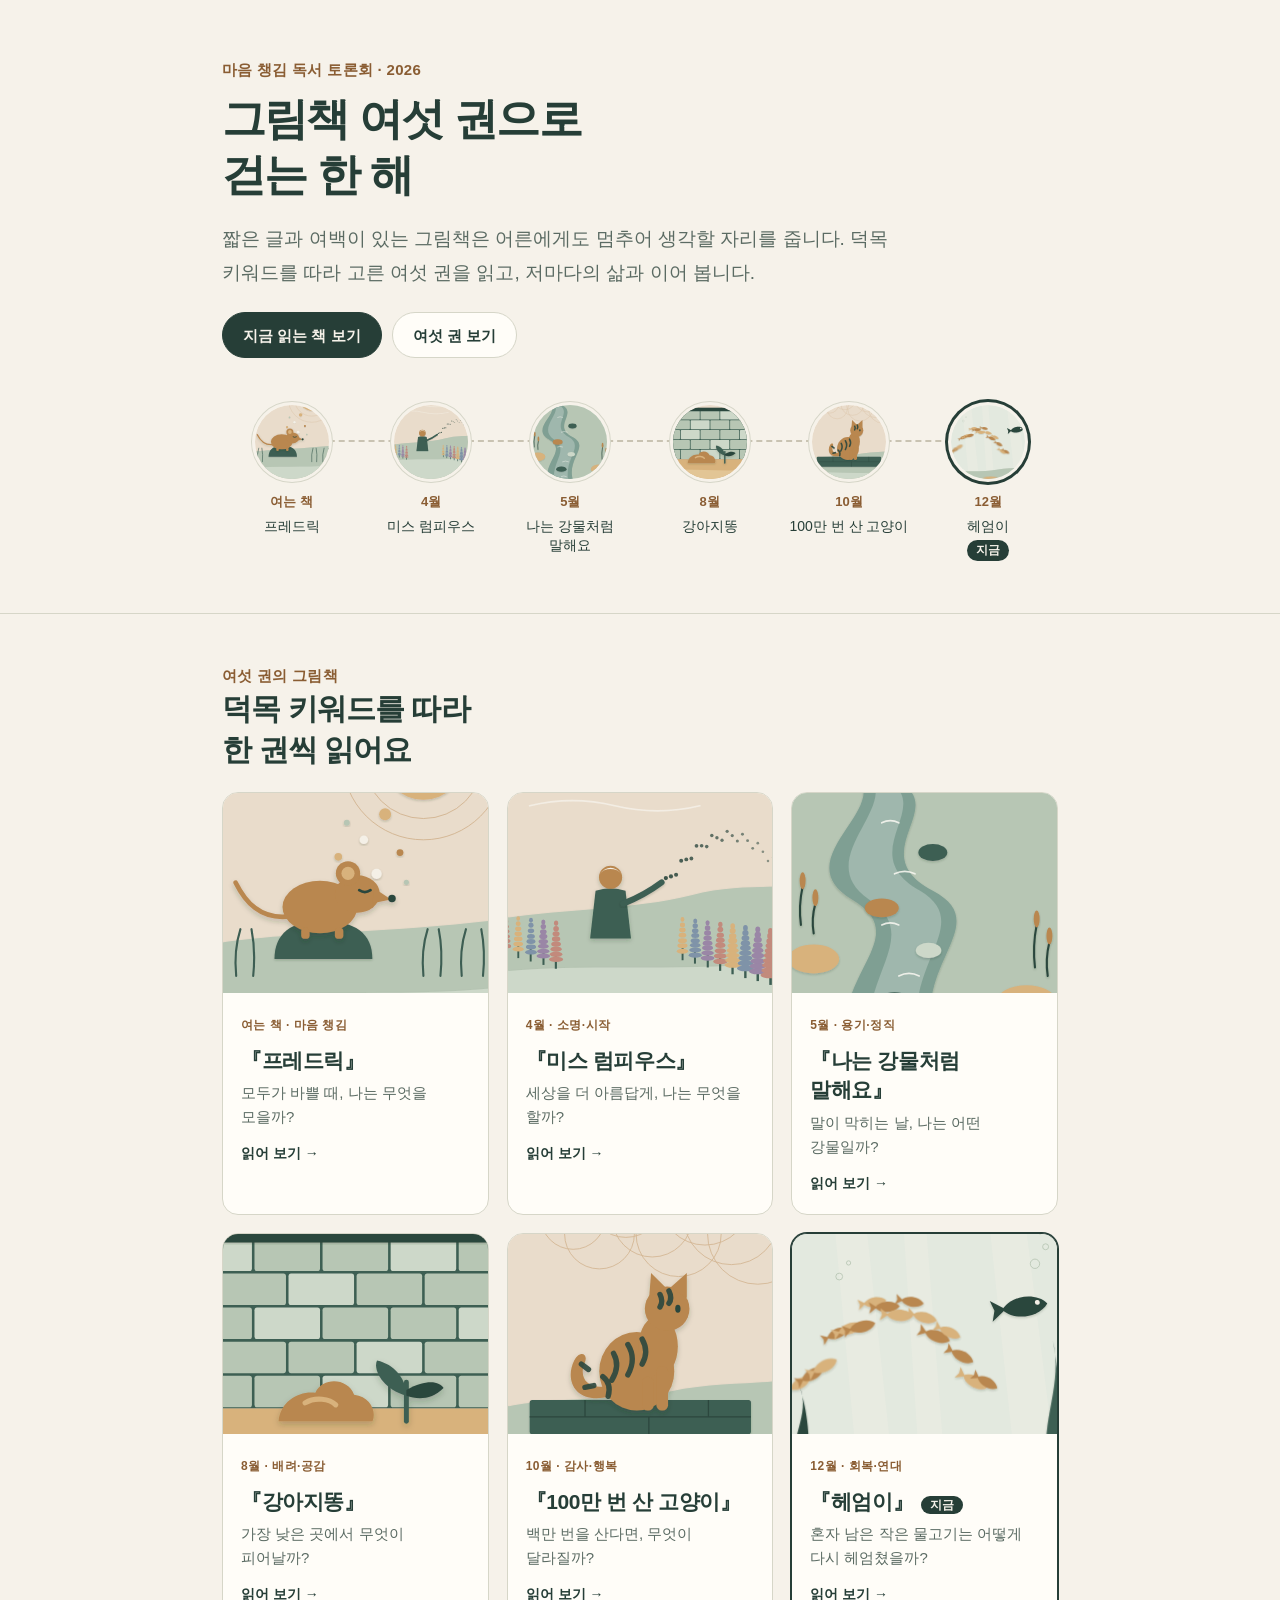
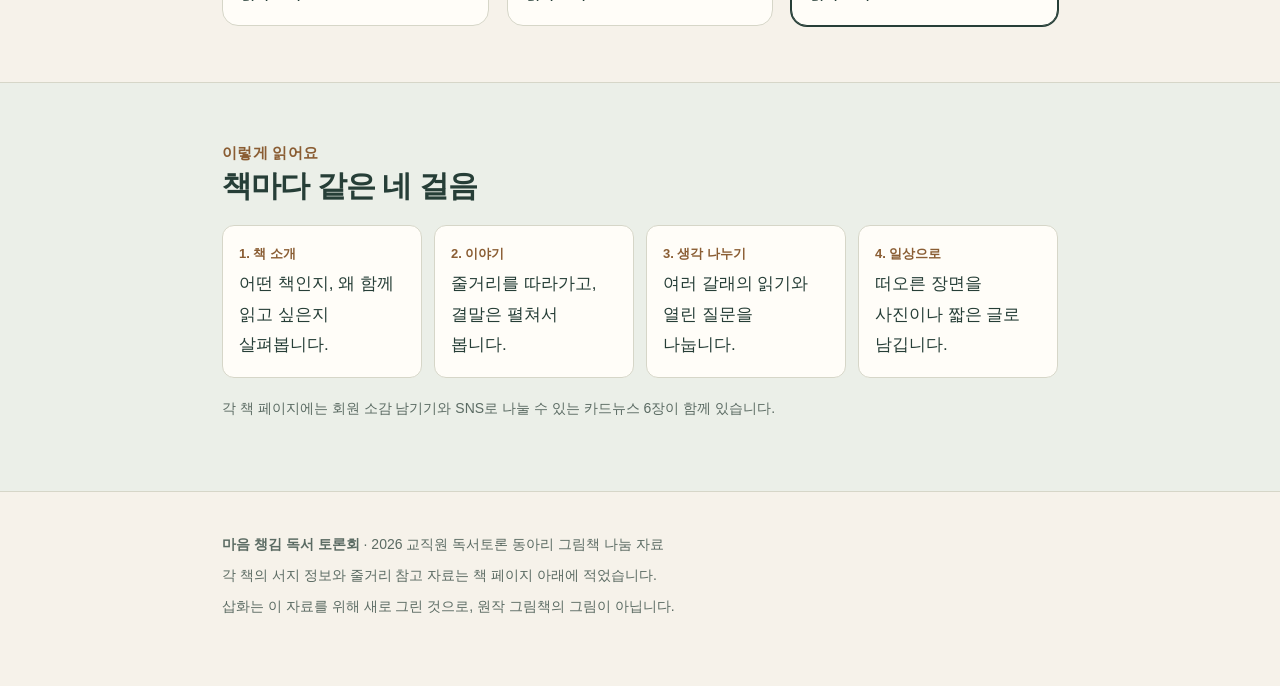
==== commit 3389d236: "첫 화면 개선: 한 해 흐름 띠, 지금 읽는 책, 공유 미리보기·아이콘, 대비·포커스" ====
--- a/index.html
+++ b/index.html
@@ -1,4 +1,4 @@
-<!doctype html><html lang="ko"><head><meta charset="utf-8"><meta name="viewport" content="width=device-width,initial-scale=1"><title>그림책 여섯 권으로 걷는 한 해 | 마음 챙김 독서 토론회</title><meta name="description" content="수석교사 다섯 명의 마음 챙김 독서 토론회가 덕목 키워드를 따라 고른 그림책 여섯 권과 생각 나누기 자료입니다."><meta property="og:title" content="그림책 여섯 권으로 걷는 한 해"><style>:root{--paper:#f6f2ea;--paper2:#ebefe8;--ink:#263e37;--sub:#5b6b63;--accent:#9a6a3c;--line:#d6d6c8;--card:#fffdf8}
+<!doctype html><html lang="ko"><head><meta charset="utf-8"><meta name="viewport" content="width=device-width,initial-scale=1"><title>그림책 여섯 권으로 걷는 한 해 | 마음 챙김 독서 토론회</title><meta name="description" content="수석교사 다섯 명의 마음 챙김 독서 토론회가 덕목 키워드를 따라 고른 그림책 여섯 권과 생각 나누기 자료입니다."><meta property="og:type" content="website"><meta property="og:url" content="https://plusiam.github.io/mindful-picturebooks/"><meta property="og:site_name" content="마음 챙김 독서 토론회"><meta property="og:title" content="그림책 여섯 권으로 걷는 한 해"><meta property="og:description" content="덕목 키워드를 따라 고른 그림책 여섯 권을 읽고, 저마다의 삶과 이어 봅니다. 마음 챙김 독서 토론회 2026."><meta property="og:image" content="https://plusiam.github.io/mindful-picturebooks/og-image.png"><meta property="og:image:width" content="1200"><meta property="og:image:height" content="630"><meta property="og:image:alt" content="그림책 여섯 권으로 걷는 한 해, 여섯 권의 종이 오리기풍 삽화"><meta name="twitter:card" content="summary_large_image"><meta name="theme-color" content="#f6f2ea"><link rel="icon" href="favicon.svg" type="image/svg+xml"><link rel="apple-touch-icon" href="apple-touch-icon.png"><style>:root{--paper:#f6f2ea;--paper2:#ebefe8;--ink:#263e37;--sub:#5b6b63;--accent:#8a5d33;--line:#d6d6c8;--card:#fffdf8}
 *{box-sizing:border-box}html{scroll-behavior:smooth}body{margin:0;background:var(--paper);color:var(--ink);font:17px/1.8 "Pretendard","Apple SD Gothic Neo","Noto Sans KR","Malgun Gothic",sans-serif;word-break:keep-all;-webkit-text-size-adjust:100%}
 .wrap{max-width:880px;margin:0 auto;padding:0 22px}header.top{padding:18px 0;border-bottom:1px solid var(--line);font-size:14px;color:var(--sub);display:flex;justify-content:space-between;gap:12px;flex-wrap:wrap}
 .hero{display:grid;grid-template-columns:1.1fr .9fr;gap:36px;align-items:center;padding:52px 0 40px}.eyebrow{color:var(--accent);font-weight:600;font-size:15px;letter-spacing:.02em}
@@ -21,15 +21,66 @@
 .extra{margin-top:14px;padding:14px 16px;border:1px dashed var(--line);border-radius:12px;font-size:15px;background:var(--card)}
 .grid6{display:grid;grid-template-columns:repeat(auto-fill,minmax(250px,1fr));gap:18px;margin-top:22px}.bk{display:flex;flex-direction:column;background:var(--card);border:1px solid var(--line);border-radius:16px;overflow:hidden;text-decoration:none;color:var(--ink)}.bk .thumb svg{display:block;width:100%;height:200px}.bk .in{padding:16px 18px 18px}.chip{display:inline-block;font-size:12px;font-weight:700;color:var(--accent);letter-spacing:.04em}.bk h3{margin:6px 0 6px;font-size:21px}.bk p{margin:0;color:var(--sub);font-size:15px;line-height:1.6}.bk .go{margin-top:12px;font-size:14px;font-weight:700}
 .flow{display:grid;grid-template-columns:repeat(4,1fr);gap:12px;margin-top:18px}.flow div{background:var(--card);border:1px solid var(--line);border-radius:12px;padding:16px}.flow b{display:block;color:var(--accent);font-size:13px;margin-bottom:4px}
-@media (max-width:720px){.flow{grid-template-columns:1fr 1fr}.pager{grid-template-columns:1fr}.pager .next{text-align:left}}</style></head><body>
-<div class="wrap"><nav class="sitebar" aria-label="사이트 메뉴"><a class="home" href="index.html">마음 챙김 독서 토론회 · 그림책 여섯 권</a><span class="shelf"><a href="frederick/index.html">여는 책 프레드릭</a><a href="rumphius/index.html">4월 미스 럼피우스</a><a href="river/index.html">5월 나는 강물처럼 말해요</a><a href="ganajittong/index.html">8월 강아지똥</a><a href="cat/index.html">10월 100만 번 산 고양이</a><a href="swimmy/index.html">12월 헤엄이</a></span></nav></div>
-<div class="wrap"><div class="hero"><div><div class="eyebrow">마음 챙김 독서 토론회 · 2026</div><h1>그림책 여섯 권으로<br>걷는 한 해</h1><p class="lead">짧은 글과 여백이 있는 그림책은 어른에게도 멈추어 생각할 자리를 줍니다. 덕목 키워드를 따라 고른 여섯 권을 읽고, 저마다의 삶과 이어 봅니다.</p><nav class="toc" aria-label="바로 가기"><a href="#books">여섯 권 보기</a><a href="#how">이렇게 읽어요</a></nav></div><div class="art"><svg role="img" aria-label="돌담 위에 앉은 고양이 삽화" xmlns="http://www.w3.org/2000/svg" viewBox="0 0 800 1000"><defs><filter id="f98" x="-20%" y="-20%" width="140%" height="140%"><feDropShadow dx="0" dy="3" stdDeviation="3" flood-color="#1d2e28" flood-opacity=".22"/></filter></defs><rect width="800" height="1000" fill="#e9dccb"/>
+@media (max-width:720px){.flow{grid-template-columns:1fr 1fr}.pager{grid-template-columns:1fr}.pager .next{text-align:left}}
+.hero2{padding:56px 0 8px;max-width:680px}.hero2 h1{margin-top:8px}
+.cta{display:flex;gap:10px;flex-wrap:wrap}.btn{display:inline-flex;align-items:center;min-height:46px;padding:0 20px;border-radius:999px;font-size:15px;font-weight:700;text-decoration:none;border:1px solid var(--ink)}.btn.pri{background:var(--ink);color:var(--paper)}.btn.sec{background:var(--card);color:var(--ink);border-color:var(--line)}.btn.sec:hover{border-color:var(--ink)}
+.year{margin:34px 0 0;padding:0 0 46px}.year ol{list-style:none;margin:0;padding:0;display:grid;grid-template-columns:repeat(6,1fr);position:relative}.year ol::before{content:"";position:absolute;left:8%;right:8%;top:40px;border-top:2px dashed #c9c3b2}
+.year li{text-align:center;position:relative}.year a{display:flex;flex-direction:column;align-items:center;gap:4px;padding:2px 4px 6px;text-decoration:none;color:var(--ink);border-radius:14px}
+.year .dot{width:80px;height:80px;border-radius:50%;overflow:hidden;border:3px solid var(--paper);box-shadow:0 0 0 1px var(--line);background:var(--card)}.year .dot svg{display:block;width:100%;height:100%}
+.year .m{font-size:13px;font-weight:700;color:var(--accent);margin-top:4px}.year .t{font-size:14px;line-height:1.35;color:var(--ink)}
+.year .tag{display:none;font-size:12px;font-weight:700;background:var(--ink);color:var(--paper);border-radius:999px;padding:1px 9px;line-height:1.6}
+.year li.now .dot{box-shadow:0 0 0 3px var(--ink)}.year li.now .tag{display:inline-block}.year a:hover .dot{box-shadow:0 0 0 2px var(--accent)}.year li.now a:hover .dot{box-shadow:0 0 0 3px var(--ink)}
+#books{padding-top:48px}.bk .badge{display:none;margin-left:8px;font-size:12px;font-weight:700;background:var(--ink);color:var(--paper);border-radius:999px;padding:1px 9px;letter-spacing:0}.bk.now{border-color:var(--ink);box-shadow:0 0 0 1px var(--ink)}.bk.now .badge{display:inline-block}
+a:focus-visible,button:focus-visible,summary:focus-visible,input:focus-visible,textarea:focus-visible{outline:3px solid var(--accent);outline-offset:3px}
+@media (max-width:720px){.hero2{padding-top:30px}.lead{font-size:17px}.year{margin-top:26px;padding-bottom:30px}.year ol::before{top:27px}.year .dot{width:54px;height:54px;border-width:2px}.year .t{display:none}.year .m{font-size:12px}.year a{padding:2px 0 6px;min-height:44px}#books{padding-top:36px}#books h2 br{display:none}}
+</style></head><body>
+<div class="wrap"><header class="hero2"><div class="eyebrow">마음 챙김 독서 토론회 · 2026</div><h1>그림책 여섯 권으로<br>걷는 한 해</h1><p class="lead">짧은 글과 여백이 있는 그림책은 어른에게도 멈추어 생각할 자리를 줍니다. 덕목 키워드를 따라 고른 여섯 권을 읽고, 저마다의 삶과 이어 봅니다.</p><div class="cta"><a class="btn pri" id="nowBtn" href="cat/index.html">지금 읽는 책 보기</a><a class="btn sec" href="#books">여섯 권 보기</a></div></header>
+<nav class="year" aria-label="한 해의 흐름"><ol><li data-slug="frederick" data-from="2026-1"><a href="frederick/index.html" aria-label="여는 책 『프레드릭』"><span class="dot"><svg aria-hidden="true" preserveAspectRatio="xMidYMid slice" xmlns="http://www.w3.org/2000/svg" viewBox="100 300 600 600"><defs><filter id="s99" x="-20%" y="-20%" width="140%" height="140%"><feDropShadow dx="0" dy="3" stdDeviation="3" flood-color="#1d2e28" flood-opacity=".22"/></filter></defs><rect width="800" height="1000" fill="#e9dccb"/>
+<circle cx="560" cy="250" r="96" fill="#d8b27c" filter="url(#s99)"/>
+<g fill="none" stroke="#b9874f" stroke-width="2" opacity=".5"><circle cx="560" cy="250" r="140"/><circle cx="560" cy="250" r="190"/></g>
+<circle cx="470" cy="380" r="14" fill="#d8b27c" filter="url(#s99)"/><circle cx="420" cy="440" r="10" fill="#f4f0e7" filter="url(#s99)"/><circle cx="505" cy="470" r="8" fill="#b9874f" filter="url(#s99)"/><circle cx="380" cy="400" r="7" fill="#b7c6b4" filter="url(#s99)"/><circle cx="450" cy="520" r="12" fill="#f4f0e7" filter="url(#s99)"/><circle cx="360" cy="480" r="9" fill="#d8b27c" filter="url(#s99)"/><circle cx="520" cy="540" r="6" fill="#b7c6b4" filter="url(#s99)"/><circle cx="410" cy="560" r="7" fill="#b9874f" filter="url(#s99)"/>
+<path d="M0 700 C180 650 420 670 800 620 L800 1000 L0 1000Z" fill="#b7c6b4" filter="url(#s99)"/>
+<path d="M0 820 C220 780 520 820 800 780 L800 1000 L0 1000Z" fill="#cdd8c9" filter="url(#s99)"/>
+<g filter="url(#s99)"><path d="M210 720 C210 660 250 630 320 630 C400 630 440 660 440 720Z" fill="#3d5e53"/></g>
+<path d="M120 760 q-6 -60 10 -110" stroke="#3d5e53" stroke-width="5" fill="none" stroke-linecap="round"/><path d="M160 760 q6 -60 -4 -110" stroke="#3d5e53" stroke-width="5" fill="none" stroke-linecap="round"/><path d="M560 760 q-6 -60 10 -110" stroke="#3d5e53" stroke-width="5" fill="none" stroke-linecap="round"/><path d="M600 760 q6 -60 -4 -110" stroke="#3d5e53" stroke-width="5" fill="none" stroke-linecap="round"/><path d="M650 760 q-6 -60 10 -110" stroke="#3d5e53" stroke-width="5" fill="none" stroke-linecap="round"/><path d="M700 760 q6 -60 -4 -110" stroke="#3d5e53" stroke-width="5" fill="none" stroke-linecap="round"/>
+<g transform="translate(330 598) scale(2.2 2.2)" filter="url(#s99)">
+<path d="M-38 10 C-70 14 -86 -6 -96 -26" fill="none" stroke="#b9874f" stroke-width="5" stroke-linecap="round"/>
+<ellipse cx="-6" cy="0" rx="40" ry="28" fill="#b9874f"/>
+<ellipse cx="34" cy="-14" rx="24" ry="20" fill="#b9874f"/>
+<polygon points="52,-20 70,-8 50,-4" fill="#b9874f"/>
+<circle cx="71" cy="-9" r="4" fill="#2c473e"/>
+<circle cx="24" cy="-36" r="13" fill="#b9874f"/><circle cx="24" cy="-36" r="7" fill="#d8b27c"/>
+<path d="M36 -18 q6 4 12 0" stroke="#2c473e" stroke-width="3" fill="none" stroke-linecap="round"/>
+<rect x="-26" y="22" width="9" height="12" rx="4" fill="#b9874f"/><rect x="10" y="22" width="9" height="12" rx="4" fill="#b9874f"/>
+
+</g>
+</svg></span><span class="m">여는 책</span><span class="t">프레드릭</span><span class="tag">지금</span></a></li><li data-slug="rumphius" data-from="2026-4"><a href="rumphius/index.html" aria-label="4월 『미스 럼피우스』"><span class="dot"><svg aria-hidden="true" preserveAspectRatio="xMidYMid slice" xmlns="http://www.w3.org/2000/svg" viewBox="100 300 600 600"><defs><filter id="s100" x="-20%" y="-20%" width="140%" height="140%"><feDropShadow dx="0" dy="3" stdDeviation="3" flood-color="#1d2e28" flood-opacity=".22"/></filter></defs><rect width="800" height="1000" fill="#e9dccb"/>
+<circle cx="610" cy="250" r="70" fill="#d8b27c" filter="url(#s100)"/>
+<g fill="none" stroke="#f4f0e7" stroke-width="4" stroke-linecap="round" opacity=".9"><path d="M80 300 q120 -30 240 0 t240 0"/><path d="M140 360 q100 -24 200 0 t200 0"/></g>
+<path d="M0 640 C160 600 360 610 520 570 C640 540 720 560 800 540 L800 1000 L0 1000Z" fill="#b7c6b4" filter="url(#s100)"/>
+<path d="M0 760 C220 720 500 760 800 720 L800 1000 L0 1000Z" fill="#cdd8c9" filter="url(#s100)"/>
+<g transform="translate(330 560) scale(1.6)" filter="url(#s100)"><path d="M-22 0 L-30 70 L30 70 L22 0 Q0 -8 -22 0Z" fill="#3d5e53"/><circle cx="0" cy="-20" r="17" fill="#b9874f"/><path d="M-17 -24 Q0 -44 17 -24 Q10 -32 0 -32 Q-10 -32 -17 -24Z" fill="#f4f0e7"/></g>
+<path d="M360 590 q50 -20 90 -50" stroke="#3d5e53" stroke-width="14" stroke-linecap="round" fill="none" filter="url(#s100)"/>
+<g><circle cx="460" cy="530" r="5.0" fill="#2c473e" opacity="0.90"/><circle cx="472" cy="526" r="4.9" fill="#2c473e" opacity="0.88"/><circle cx="484" cy="522" r="4.8" fill="#2c473e" opacity="0.86"/><circle cx="496" cy="489" r="4.7" fill="#2c473e" opacity="0.84"/><circle cx="508" cy="486" r="4.6" fill="#2c473e" opacity="0.82"/><circle cx="520" cy="484" r="4.5" fill="#2c473e" opacity="0.80"/><circle cx="532" cy="454" r="4.4" fill="#2c473e" opacity="0.78"/><circle cx="544" cy="454" r="4.3" fill="#2c473e" opacity="0.76"/><circle cx="556" cy="456" r="4.2" fill="#2c473e" opacity="0.74"/><circle cx="568" cy="430" r="4.1" fill="#2c473e" opacity="0.72"/><circle cx="580" cy="435" r="4.0" fill="#2c473e" opacity="0.70"/><circle cx="592" cy="441" r="3.9" fill="#2c473e" opacity="0.68"/><circle cx="604" cy="420" r="3.8" fill="#2c473e" opacity="0.66"/><circle cx="616" cy="430" r="3.7" fill="#2c473e" opacity="0.64"/><circle cx="628" cy="443" r="3.6" fill="#2c473e" opacity="0.62"/><circle cx="640" cy="427" r="3.5" fill="#2c473e" opacity="0.60"/><circle cx="652" cy="442" r="3.4" fill="#2c473e" opacity="0.58"/><circle cx="664" cy="460" r="3.3" fill="#2c473e" opacity="0.56"/><circle cx="676" cy="448" r="3.2" fill="#2c473e" opacity="0.54"/><circle cx="688" cy="468" r="3.1" fill="#2c473e" opacity="0.52"/><circle cx="700" cy="490" r="3.0" fill="#2c473e" opacity="0.50"/><circle cx="712" cy="482" r="2.9" fill="#2c473e" opacity="0.48"/><circle cx="724" cy="505" r="2.8" fill="#2c473e" opacity="0.46"/><circle cx="736" cy="528" r="2.7" fill="#2c473e" opacity="0.44"/><circle cx="748" cy="522" r="2.6" fill="#2c473e" opacity="0.42"/><circle cx="760" cy="546" r="2.5" fill="#2c473e" opacity="0.40"/></g>
+<g><rect x="497" y="688" width="4.5" height="35" fill="#3d5e53"/><ellipse cx="499" cy="627" rx="4.5" ry="5.7" fill="#d8b27c"/><ellipse cx="499" cy="640" rx="6.0" ry="5.7" fill="#d8b27c"/><ellipse cx="499" cy="652" rx="7.5" ry="5.7" fill="#d8b27c"/><ellipse cx="499" cy="664" rx="8.9" ry="5.7" fill="#d8b27c"/><ellipse cx="499" cy="677" rx="10.4" ry="5.7" fill="#d8b27c"/><ellipse cx="499" cy="689" rx="11.9" ry="5.7" fill="#d8b27c"/><ellipse cx="499" cy="702" rx="13.4" ry="5.7" fill="#d8b27c"/></g><g><rect x="526" y="695" width="4.7" height="36" fill="#3d5e53"/><ellipse cx="529" cy="631" rx="4.7" ry="5.9" fill="#7f93a8"/><ellipse cx="529" cy="642" rx="6.3" ry="5.9" fill="#7f93a8"/><ellipse cx="529" cy="654" rx="7.8" ry="5.9" fill="#7f93a8"/><ellipse cx="529" cy="665" rx="9.4" ry="5.9" fill="#7f93a8"/><ellipse cx="529" cy="677" rx="10.9" ry="5.9" fill="#7f93a8"/><ellipse cx="529" cy="688" rx="12.4" ry="5.9" fill="#7f93a8"/><ellipse cx="529" cy="699" rx="14.0" ry="5.9" fill="#7f93a8"/><ellipse cx="529" cy="711" rx="15.5" ry="5.9" fill="#7f93a8"/></g><g><rect x="556" y="702" width="4.9" height="38" fill="#3d5e53"/><ellipse cx="558" cy="635" rx="4.9" ry="6.2" fill="#9a86a6"/><ellipse cx="558" cy="647" rx="6.5" ry="6.2" fill="#9a86a6"/><ellipse cx="558" cy="659" rx="8.2" ry="6.2" fill="#9a86a6"/><ellipse cx="558" cy="671" rx="9.8" ry="6.2" fill="#9a86a6"/><ellipse cx="558" cy="683" rx="11.4" ry="6.2" fill="#9a86a6"/><ellipse cx="558" cy="694" rx="13.0" ry="6.2" fill="#9a86a6"/><ellipse cx="558" cy="706" rx="14.6" ry="6.2" fill="#9a86a6"/><ellipse cx="558" cy="718" rx="16.2" ry="6.2" fill="#9a86a6"/></g><g><rect x="585" y="708" width="5.1" height="40" fill="#3d5e53"/><ellipse cx="588" cy="639" rx="5.1" ry="6.4" fill="#c28a7c"/><ellipse cx="588" cy="651" rx="6.8" ry="6.4" fill="#c28a7c"/><ellipse cx="588" cy="664" rx="8.5" ry="6.4" fill="#c28a7c"/><ellipse cx="588" cy="676" rx="10.2" ry="6.4" fill="#c28a7c"/><ellipse cx="588" cy="688" rx="11.8" ry="6.4" fill="#c28a7c"/><ellipse cx="588" cy="701" rx="13.5" ry="6.4" fill="#c28a7c"/><ellipse cx="588" cy="713" rx="15.2" ry="6.4" fill="#c28a7c"/><ellipse cx="588" cy="726" rx="16.9" ry="6.4" fill="#c28a7c"/></g><g><rect x="614" y="715" width="5.4" height="41" fill="#3d5e53"/><ellipse cx="617" cy="643" rx="5.4" ry="6.7" fill="#d8b27c"/><ellipse cx="617" cy="654" rx="7.1" ry="6.7" fill="#d8b27c"/><ellipse cx="617" cy="666" rx="8.8" ry="6.7" fill="#d8b27c"/><ellipse cx="617" cy="677" rx="10.6" ry="6.7" fill="#d8b27c"/><ellipse cx="617" cy="689" rx="12.3" ry="6.7" fill="#d8b27c"/><ellipse cx="617" cy="700" rx="14.1" ry="6.7" fill="#d8b27c"/><ellipse cx="617" cy="712" rx="15.8" ry="6.7" fill="#d8b27c"/><ellipse cx="617" cy="723" rx="17.5" ry="6.7" fill="#d8b27c"/><ellipse cx="617" cy="734" rx="19.3" ry="6.7" fill="#d8b27c"/></g><g><rect x="644" y="722" width="5.6" height="43" fill="#3d5e53"/><ellipse cx="647" cy="647" rx="5.6" ry="6.9" fill="#7f93a8"/><ellipse cx="647" cy="659" rx="7.4" ry="6.9" fill="#7f93a8"/><ellipse cx="647" cy="671" rx="9.2" ry="6.9" fill="#7f93a8"/><ellipse cx="647" cy="683" rx="11.0" ry="6.9" fill="#7f93a8"/><ellipse cx="647" cy="694" rx="12.8" ry="6.9" fill="#7f93a8"/><ellipse cx="647" cy="706" rx="14.6" ry="6.9" fill="#7f93a8"/><ellipse cx="647" cy="718" rx="16.4" ry="6.9" fill="#7f93a8"/><ellipse cx="647" cy="730" rx="18.2" ry="6.9" fill="#7f93a8"/><ellipse cx="647" cy="742" rx="20.0" ry="6.9" fill="#7f93a8"/></g><g><rect x="673" y="728" width="5.8" height="44" fill="#3d5e53"/><ellipse cx="676" cy="651" rx="5.8" ry="7.2" fill="#9a86a6"/><ellipse cx="676" cy="663" rx="7.6" ry="7.2" fill="#9a86a6"/><ellipse cx="676" cy="675" rx="9.5" ry="7.2" fill="#9a86a6"/><ellipse cx="676" cy="688" rx="11.4" ry="7.2" fill="#9a86a6"/><ellipse cx="676" cy="700" rx="13.3" ry="7.2" fill="#9a86a6"/><ellipse cx="676" cy="712" rx="15.1" ry="7.2" fill="#9a86a6"/><ellipse cx="676" cy="725" rx="17.0" ry="7.2" fill="#9a86a6"/><ellipse cx="676" cy="737" rx="18.9" ry="7.2" fill="#9a86a6"/><ellipse cx="676" cy="749" rx="20.8" ry="7.2" fill="#9a86a6"/></g><g><rect x="703" y="735" width="6.0" height="46" fill="#3d5e53"/><ellipse cx="706" cy="655" rx="6.0" ry="7.5" fill="#c28a7c"/><ellipse cx="706" cy="666" rx="7.9" ry="7.5" fill="#c28a7c"/><ellipse cx="706" cy="678" rx="9.9" ry="7.5" fill="#c28a7c"/><ellipse cx="706" cy="689" rx="11.8" ry="7.5" fill="#c28a7c"/><ellipse cx="706" cy="701" rx="13.7" ry="7.5" fill="#c28a7c"/><ellipse cx="706" cy="712" rx="15.7" ry="7.5" fill="#c28a7c"/><ellipse cx="706" cy="724" rx="17.6" ry="7.5" fill="#c28a7c"/><ellipse cx="706" cy="735" rx="19.6" ry="7.5" fill="#c28a7c"/><ellipse cx="706" cy="747" rx="21.5" ry="7.5" fill="#c28a7c"/><ellipse cx="706" cy="758" rx="23.4" ry="7.5" fill="#c28a7c"/></g><g><rect x="732" y="742" width="6.2" height="48" fill="#3d5e53"/><ellipse cx="735" cy="659" rx="6.2" ry="7.7" fill="#d8b27c"/><ellipse cx="735" cy="671" rx="8.2" ry="7.7" fill="#d8b27c"/><ellipse cx="735" cy="683" rx="10.2" ry="7.7" fill="#d8b27c"/><ellipse cx="735" cy="694" rx="12.2" ry="7.7" fill="#d8b27c"/><ellipse cx="735" cy="706" rx="14.2" ry="7.7" fill="#d8b27c"/><ellipse cx="735" cy="718" rx="16.2" ry="7.7" fill="#d8b27c"/><ellipse cx="735" cy="730" rx="18.2" ry="7.7" fill="#d8b27c"/><ellipse cx="735" cy="742" rx="20.2" ry="7.7" fill="#d8b27c"/><ellipse cx="735" cy="754" rx="22.2" ry="7.7" fill="#d8b27c"/><ellipse cx="735" cy="766" rx="24.2" ry="7.7" fill="#d8b27c"/></g><g><rect x="761" y="749" width="6.4" height="49" fill="#3d5e53"/><ellipse cx="765" cy="663" rx="6.4" ry="8.0" fill="#7f93a8"/><ellipse cx="765" cy="675" rx="8.5" ry="8.0" fill="#7f93a8"/><ellipse cx="765" cy="687" rx="10.5" ry="8.0" fill="#7f93a8"/><ellipse cx="765" cy="700" rx="12.6" ry="8.0" fill="#7f93a8"/><ellipse cx="765" cy="712" rx="14.7" ry="8.0" fill="#7f93a8"/><ellipse cx="765" cy="724" rx="16.8" ry="8.0" fill="#7f93a8"/><ellipse cx="765" cy="736" rx="18.8" ry="8.0" fill="#7f93a8"/><ellipse cx="765" cy="749" rx="20.9" ry="8.0" fill="#7f93a8"/><ellipse cx="765" cy="761" rx="23.0" ry="8.0" fill="#7f93a8"/><ellipse cx="765" cy="773" rx="25.0" ry="8.0" fill="#7f93a8"/></g><g><rect x="51" y="755" width="6.6" height="51" fill="#3d5e53"/><ellipse cx="54" cy="667" rx="6.6" ry="8.2" fill="#9a86a6"/><ellipse cx="54" cy="678" rx="8.7" ry="8.2" fill="#9a86a6"/><ellipse cx="54" cy="690" rx="10.9" ry="8.2" fill="#9a86a6"/><ellipse cx="54" cy="701" rx="13.0" ry="8.2" fill="#9a86a6"/><ellipse cx="54" cy="713" rx="15.2" ry="8.2" fill="#9a86a6"/><ellipse cx="54" cy="724" rx="17.3" ry="8.2" fill="#9a86a6"/><ellipse cx="54" cy="736" rx="19.4" ry="8.2" fill="#9a86a6"/><ellipse cx="54" cy="747" rx="21.6" ry="8.2" fill="#9a86a6"/><ellipse cx="54" cy="759" rx="23.7" ry="8.2" fill="#9a86a6"/><ellipse cx="54" cy="770" rx="25.9" ry="8.2" fill="#9a86a6"/><ellipse cx="54" cy="782" rx="28.0" ry="8.2" fill="#9a86a6"/></g><g><rect x="82" y="677" width="4.2" height="32" fill="#3d5e53"/><ellipse cx="84" cy="621" rx="4.2" ry="5.2" fill="#c28a7c"/><ellipse cx="84" cy="632" rx="5.6" ry="5.2" fill="#c28a7c"/><ellipse cx="84" cy="644" rx="6.9" ry="5.2" fill="#c28a7c"/><ellipse cx="84" cy="655" rx="8.3" ry="5.2" fill="#c28a7c"/><ellipse cx="84" cy="667" rx="9.6" ry="5.2" fill="#c28a7c"/><ellipse cx="84" cy="678" rx="11.0" ry="5.2" fill="#c28a7c"/><ellipse cx="84" cy="690" rx="12.4" ry="5.2" fill="#c28a7c"/></g><g><rect x="111" y="684" width="4.4" height="34" fill="#3d5e53"/><ellipse cx="113" cy="625" rx="4.4" ry="5.5" fill="#d8b27c"/><ellipse cx="113" cy="637" rx="5.8" ry="5.5" fill="#d8b27c"/><ellipse cx="113" cy="649" rx="7.3" ry="5.5" fill="#d8b27c"/><ellipse cx="113" cy="661" rx="8.7" ry="5.5" fill="#d8b27c"/><ellipse cx="113" cy="673" rx="10.1" ry="5.5" fill="#d8b27c"/><ellipse cx="113" cy="685" rx="11.5" ry="5.5" fill="#d8b27c"/><ellipse cx="113" cy="697" rx="13.0" ry="5.5" fill="#d8b27c"/></g><g><rect x="140" y="691" width="4.6" height="35" fill="#3d5e53"/><ellipse cx="143" cy="629" rx="4.6" ry="5.8" fill="#7f93a8"/><ellipse cx="143" cy="641" rx="6.1" ry="5.8" fill="#7f93a8"/><ellipse cx="143" cy="654" rx="7.6" ry="5.8" fill="#7f93a8"/><ellipse cx="143" cy="667" rx="9.1" ry="5.8" fill="#7f93a8"/><ellipse cx="143" cy="679" rx="10.6" ry="5.8" fill="#7f93a8"/><ellipse cx="143" cy="692" rx="12.1" ry="5.8" fill="#7f93a8"/><ellipse cx="143" cy="704" rx="13.6" ry="5.8" fill="#7f93a8"/></g><g><rect x="170" y="697" width="4.8" height="37" fill="#3d5e53"/><ellipse cx="172" cy="633" rx="4.8" ry="6.0" fill="#9a86a6"/><ellipse cx="172" cy="644" rx="6.4" ry="6.0" fill="#9a86a6"/><ellipse cx="172" cy="656" rx="7.9" ry="6.0" fill="#9a86a6"/><ellipse cx="172" cy="667" rx="9.5" ry="6.0" fill="#9a86a6"/><ellipse cx="172" cy="679" rx="11.1" ry="6.0" fill="#9a86a6"/><ellipse cx="172" cy="690" rx="12.6" ry="6.0" fill="#9a86a6"/><ellipse cx="172" cy="702" rx="14.2" ry="6.0" fill="#9a86a6"/><ellipse cx="172" cy="713" rx="15.8" ry="6.0" fill="#9a86a6"/></g><g><rect x="199" y="704" width="5.0" height="39" fill="#3d5e53"/><ellipse cx="202" cy="636" rx="5.0" ry="6.3" fill="#c28a7c"/><ellipse cx="202" cy="649" rx="6.6" ry="6.3" fill="#c28a7c"/><ellipse cx="202" cy="661" rx="8.3" ry="6.3" fill="#c28a7c"/><ellipse cx="202" cy="673" rx="9.9" ry="6.3" fill="#c28a7c"/><ellipse cx="202" cy="685" rx="11.5" ry="6.3" fill="#c28a7c"/><ellipse cx="202" cy="697" rx="13.2" ry="6.3" fill="#c28a7c"/><ellipse cx="202" cy="709" rx="14.8" ry="6.3" fill="#c28a7c"/><ellipse cx="202" cy="721" rx="16.4" ry="6.3" fill="#c28a7c"/></g>
+</svg></span><span class="m">4월</span><span class="t">미스 럼피우스</span><span class="tag">지금</span></a></li><li data-slug="river" data-from="2026-5"><a href="river/index.html" aria-label="5월 『나는 강물처럼 말해요』"><span class="dot"><svg aria-hidden="true" preserveAspectRatio="xMidYMid slice" xmlns="http://www.w3.org/2000/svg" viewBox="100 300 600 600"><defs><filter id="s101" x="-20%" y="-20%" width="140%" height="140%"><feDropShadow dx="0" dy="3" stdDeviation="3" flood-color="#1d2e28" flood-opacity=".22"/></filter></defs><rect width="800" height="1000" fill="#e3e9df"/>
+<circle cx="610" cy="200" r="64" fill="#d8b27c" filter="url(#s101)"/>
+<path d="M0 300 C200 250 520 280 800 240 L800 1000 L0 1000Z" fill="#b7c6b4" filter="url(#s101)"/>
+<path d="M330 300 C470 360 250 470 420 560 C590 650 300 760 470 1000 L250 1000 C120 780 400 680 230 580 C80 490 300 380 250 300Z" fill="#7f9f93" filter="url(#s101)"/>
+<path d="M310 300 C430 360 230 470 390 560 C540 650 290 760 420 1000 L300 1000 C190 790 420 680 270 580 C140 490 320 380 280 300Z" fill="#9fb7ad"/>
+<g fill="none" stroke="#fbf9f3" stroke-width="4" stroke-linecap="round" opacity=".85"><path d="M300 400 q20 -10 40 0"/><path d="M330 520 q24 -12 48 0"/><path d="M300 640 q20 -10 40 0"/><path d="M340 760 q24 -12 48 0"/><path d="M330 880 q20 -10 40 0"/></g>
+<ellipse cx="420" cy="470" rx="34" ry="20" fill="#3d5e53" filter="url(#s101)"/><ellipse cx="300" cy="600" rx="40" ry="22" fill="#b9874f" filter="url(#s101)"/><ellipse cx="410" cy="700" rx="30" ry="18" fill="#cdd8c9" filter="url(#s101)"/><ellipse cx="330" cy="820" rx="42" ry="22" fill="#3d5e53" filter="url(#s101)"/>
+<ellipse cx="140" cy="720" rx="60" ry="34" fill="#d8b27c" filter="url(#s101)"/><ellipse cx="640" cy="820" rx="70" ry="38" fill="#d8b27c" filter="url(#s101)"/>
+<g filter="url(#s101)"><path d="M110 640 q-6 -45 4 -90" stroke="#2c473e" stroke-width="5" fill="none" stroke-linecap="round"/><ellipse cx="114" cy="536" rx="7" ry="20" fill="#b9874f"/></g><g filter="url(#s101)"><path d="M140 660 q-6 -35 4 -70" stroke="#2c473e" stroke-width="5" fill="none" stroke-linecap="round"/><ellipse cx="144" cy="576" rx="7" ry="20" fill="#b9874f"/></g><g filter="url(#s101)"><path d="M660 740 q-6 -50 4 -100" stroke="#2c473e" stroke-width="5" fill="none" stroke-linecap="round"/><ellipse cx="664" cy="626" rx="7" ry="20" fill="#b9874f"/></g><g filter="url(#s101)"><path d="M690 760 q-6 -40 4 -80" stroke="#2c473e" stroke-width="5" fill="none" stroke-linecap="round"/><ellipse cx="694" cy="666" rx="7" ry="20" fill="#b9874f"/></g></svg></span><span class="m">5월</span><span class="t">나는 강물처럼 말해요</span><span class="tag">지금</span></a></li><li data-slug="ganajittong" data-from="2026-8"><a href="ganajittong/index.html" aria-label="8월 『강아지똥』"><span class="dot"><svg aria-hidden="true" preserveAspectRatio="xMidYMid slice" xmlns="http://www.w3.org/2000/svg" viewBox="100 300 600 600"><defs><filter id="s102" x="-20%" y="-20%" width="140%" height="140%"><feDropShadow dx="0" dy="3" stdDeviation="3" flood-color="#1d2e28" flood-opacity=".22"/></filter></defs><rect width="800" height="1000" fill="#e9dccb"/><circle cx="600" cy="200" r="66" fill="#d8b27c" filter="url(#s102)"/>
+<rect x="0" y="340" width="800" height="400" fill="#3d5e53" filter="url(#s102)"/><rect x="3" y="343" width="154" height="74" rx="6" fill="#cdd8c9"/><rect x="163" y="343" width="154" height="74" rx="6" fill="#b7c6b4"/><rect x="323" y="343" width="154" height="74" rx="6" fill="#b7c6b4"/><rect x="483" y="343" width="154" height="74" rx="6" fill="#cdd8c9"/><rect x="643" y="343" width="154" height="74" rx="6" fill="#b7c6b4"/><rect x="3" y="423" width="74" height="74" rx="6" fill="#b7c6b4"/><rect x="83" y="423" width="154" height="74" rx="6" fill="#b7c6b4"/><rect x="243" y="423" width="154" height="74" rx="6" fill="#cdd8c9"/><rect x="403" y="423" width="154" height="74" rx="6" fill="#b7c6b4"/><rect x="563" y="423" width="154" height="74" rx="6" fill="#b7c6b4"/><rect x="723" y="423" width="74" height="74" rx="6" fill="#cdd8c9"/><rect x="3" y="503" width="154" height="74" rx="6" fill="#b7c6b4"/><rect x="163" y="503" width="154" height="74" rx="6" fill="#cdd8c9"/><rect x="323" y="503" width="154" height="74" rx="6" fill="#b7c6b4"/><rect x="483" y="503" width="154" height="74" rx="6" fill="#b7c6b4"/><rect x="643" y="503" width="154" height="74" rx="6" fill="#cdd8c9"/><rect x="3" y="583" width="74" height="74" rx="6" fill="#cdd8c9"/><rect x="83" y="583" width="154" height="74" rx="6" fill="#b7c6b4"/><rect x="243" y="583" width="154" height="74" rx="6" fill="#b7c6b4"/><rect x="403" y="583" width="154" height="74" rx="6" fill="#cdd8c9"/><rect x="563" y="583" width="154" height="74" rx="6" fill="#b7c6b4"/><rect x="723" y="583" width="74" height="74" rx="6" fill="#b7c6b4"/><rect x="3" y="663" width="154" height="74" rx="6" fill="#b7c6b4"/><rect x="163" y="663" width="154" height="74" rx="6" fill="#b7c6b4"/><rect x="323" y="663" width="154" height="74" rx="6" fill="#cdd8c9"/><rect x="483" y="663" width="154" height="74" rx="6" fill="#b7c6b4"/><rect x="643" y="663" width="154" height="74" rx="6" fill="#b7c6b4"/><rect x="0" y="322" width="800" height="28" fill="#2c473e" filter="url(#s102)"/>
+<path d="M0 740 H800 V1000 H0Z" fill="#d8b27c" filter="url(#s102)"/><path d="M0 830 C220 806 520 850 800 818 V1000 H0Z" fill="#e2c595"/>
+<g transform="translate(330 770) scale(2.4)" filter="url(#s102)"><path d="M-46 0 C-44 -20 -26 -30 -10 -28 C-2 -44 22 -42 28 -26 C44 -24 50 -10 46 0 Z" fill="#b9874f"/><path d="M-20 -18 C-10 -24 4 -22 10 -16" stroke="#d8b27c" stroke-width="5" fill="none" stroke-linecap="round"/></g><g transform="translate(520 770) scale(2.3)" filter="url(#s102)"><path d="M0 0 V-40" stroke="#3d5e53" stroke-width="5" stroke-linecap="round"/><path d="M0 -26 C-26 -34 -34 -54 -30 -62 C-12 -58 -2 -44 0 -30Z" fill="#3d5e53"/><path d="M0 -32 C22 -44 34 -40 38 -34 C26 -22 12 -22 0 -26Z" fill="#2c473e"/></g></svg></span><span class="m">8월</span><span class="t">강아지똥</span><span class="tag">지금</span></a></li><li data-slug="cat" data-from="2026-10" class="now"><a href="cat/index.html" aria-label="10월 『100만 번 산 고양이』"><span class="dot"><svg aria-hidden="true" preserveAspectRatio="xMidYMid slice" xmlns="http://www.w3.org/2000/svg" viewBox="100 300 600 600"><defs><filter id="s103" x="-20%" y="-20%" width="140%" height="140%"><feDropShadow dx="0" dy="3" stdDeviation="3" flood-color="#1d2e28" flood-opacity=".22"/></filter></defs><rect width="800" height="1000" fill="#e9dccb"/>
 <g fill="none" stroke="#b9874f" stroke-width="2" opacity=".45"><circle cx="180" cy="250" r="70"/><circle cx="242" cy="290" r="76"/><circle cx="304" cy="330" r="82"/><circle cx="366" cy="250" r="88"/><circle cx="428" cy="290" r="94"/><circle cx="490" cy="330" r="100"/><circle cx="552" cy="250" r="106"/><circle cx="614" cy="290" r="112"/><circle cx="676" cy="330" r="118"/></g>
-<circle cx="610" cy="210" r="62" fill="#d8b27c" filter="url(#f98)"/>
-<path d="M0 760 C160 700 330 730 470 700 C600 672 700 690 800 660 L800 1000 L0 1000Z" fill="#b7c6b4" filter="url(#f98)"/>
-<rect x="140" y="720" width="520" height="80" rx="6" fill="#3d5e53" filter="url(#f98)"/><path d="M140 760 h520 M270 720 v40 M420 760 v40 M560 720 v40" stroke="#2c473e" stroke-width="3"/>
-<path d="M0 860 C200 820 420 880 800 830 L800 1000 L0 1000Z" fill="#cdd8c9" filter="url(#f98)"/>
-<g transform="translate(400 640) scale(2.1 2.1)" filter="url(#f98)">
+<circle cx="610" cy="210" r="62" fill="#d8b27c" filter="url(#s103)"/>
+<path d="M0 760 C160 700 330 730 470 700 C600 672 700 690 800 660 L800 1000 L0 1000Z" fill="#b7c6b4" filter="url(#s103)"/>
+<rect x="140" y="720" width="520" height="80" rx="6" fill="#3d5e53" filter="url(#s103)"/><path d="M140 760 h520 M270 720 v40 M420 760 v40 M560 720 v40" stroke="#2c473e" stroke-width="3"/>
+<path d="M0 860 C200 820 420 880 800 830 L800 1000 L0 1000Z" fill="#cdd8c9" filter="url(#s103)"/>
+<g transform="translate(400 640) scale(2.1 2.1)" filter="url(#s103)">
 <path d="M-34 34 C-70 44 -86 18 -74 -6 C-68 -18 -58 -14 -62 -4 C-70 14 -58 28 -34 22" fill="#b9874f"/>
 <ellipse cx="-4" cy="6" rx="42" ry="44" fill="#b9874f"/>
 <ellipse cx="20" cy="-22" rx="22" ry="34" fill="#b9874f"/>
@@ -39,9 +90,17 @@
 <g fill="none" stroke="#2c473e" stroke-width="6" stroke-linecap="round" opacity=".9"><path d="M-30 -14 q8 14 -2 30"/><path d="M-14 -24 q10 16 0 34"/><path d="M2 -30 q8 14 0 28"/><path d="M-42 12 q10 8 6 22"/><path d="M22 -80 q4 8 0 14"/><path d="M32 -84 q4 8 0 14"/><path d="M-66 -2 l8 6"/><path d="M-62 24 l10 -2"/></g>
 <ellipse cx="42" cy="-64" rx="3" ry="4.5" fill="#2c473e"/>
 </g>
-</svg></div></div></div>
-<section id="books"><div class="wrap"><div class="eyebrow">여섯 권의 그림책</div><h2>덕목 키워드를 따라<br>한 권씩 읽어요</h2>
-<div class="grid6"><a class="bk" href="frederick/index.html"><div class="thumb"><svg aria-hidden="true" preserveAspectRatio="xMidYMid slice" xmlns="http://www.w3.org/2000/svg" viewBox="0 330 800 470"><defs><filter id="f99" x="-20%" y="-20%" width="140%" height="140%"><feDropShadow dx="0" dy="3" stdDeviation="3" flood-color="#1d2e28" flood-opacity=".22"/></filter></defs><rect width="800" height="1000" fill="#e9dccb"/>
+</svg></span><span class="m">10월</span><span class="t">100만 번 산 고양이</span><span class="tag">지금</span></a></li><li data-slug="swimmy" data-from="2026-12"><a href="swimmy/index.html" aria-label="12월 『헤엄이』"><span class="dot"><svg aria-hidden="true" preserveAspectRatio="xMidYMid slice" xmlns="http://www.w3.org/2000/svg" viewBox="100 300 600 600"><defs><filter id="s104" x="-20%" y="-20%" width="140%" height="140%"><feDropShadow dx="0" dy="3" stdDeviation="3" flood-color="#1d2e28" flood-opacity=".22"/></filter></defs><rect width="800" height="1000" fill="#e3e9df"/><rect y="0" width="800" height="260" fill="#f4f0e7" opacity=".55"/><path d="M0 250 C200 225 420 270 800 238 L800 260 L0 260Z" fill="#cdd8c9" opacity=".7"/>
+<path d="M160 0 L230 0 L328 900 L244 900Z" fill="#f4f0e7" opacity=".28"/><path d="M330 0 L380 0 L450 900 L390 900Z" fill="#f4f0e7" opacity=".28"/><path d="M520 0 L600 0 L712 900 L616 900Z" fill="#f4f0e7" opacity=".28"/>
+<circle cx="660" cy="400" r="11" fill="none" stroke="#b7c6b4" stroke-width="2"/><circle cx="685" cy="360" r="7" fill="none" stroke="#b7c6b4" stroke-width="2"/><circle cx="672" cy="325" r="5" fill="none" stroke="#b7c6b4" stroke-width="2"/><circle cx="200" cy="430" r="8" fill="none" stroke="#b7c6b4" stroke-width="2"/><circle cx="222" cy="398" r="5" fill="none" stroke="#b7c6b4" stroke-width="2"/>
+<g filter="url(#s104)"><g transform="translate(110.0 680.0) rotate(-30.0) scale(0.95 0.95)"><path d="M-30 0 C-18 -16 14 -16 26 0 C14 16 -18 16 -30 0Z" fill="#d8b27c"/><path d="M-26 0 L-44 -13 L-40 0 L-44 13Z" fill="#d8b27c"/></g><g transform="translate(139.3 658.4) rotate(-29.3) scale(1.03 1.03)"><path d="M-30 0 C-18 -16 14 -16 26 0 C14 16 -18 16 -30 0Z" fill="#b9874f"/><path d="M-26 0 L-44 -13 L-40 0 L-44 13Z" fill="#b9874f"/></g><g transform="translate(168.7 638.7) rotate(-27.4) scale(1.1099999999999999 1.1099999999999999)"><path d="M-30 0 C-18 -16 14 -16 26 0 C14 16 -18 16 -30 0Z" fill="#d8b27c"/><path d="M-26 0 L-44 -13 L-40 0 L-44 13Z" fill="#d8b27c"/></g><g transform="translate(198.0 562.4) rotate(-24.3) scale(0.95 0.95)"><path d="M-30 0 C-18 -16 14 -16 26 0 C14 16 -18 16 -30 0Z" fill="#b9874f"/><path d="M-26 0 L-44 -13 L-40 0 L-44 13Z" fill="#b9874f"/></g><g transform="translate(227.3 551.4) rotate(-20.1) scale(1.03 1.03)"><path d="M-30 0 C-18 -16 14 -16 26 0 C14 16 -18 16 -30 0Z" fill="#d8b27c"/><path d="M-26 0 L-44 -13 L-40 0 L-44 13Z" fill="#d8b27c"/></g><g transform="translate(256.7 546.8) rotate(-15.0) scale(1.1099999999999999 1.1099999999999999)"><path d="M-30 0 C-18 -16 14 -16 26 0 C14 16 -18 16 -30 0Z" fill="#b9874f"/><path d="M-26 0 L-44 -13 L-40 0 L-44 13Z" fill="#b9874f"/></g><g transform="translate(286.0 489.8) rotate(-9.3) scale(0.95 0.95)"><path d="M-30 0 C-18 -16 14 -16 26 0 C14 16 -18 16 -30 0Z" fill="#d8b27c"/><path d="M-26 0 L-44 -13 L-40 0 L-44 13Z" fill="#d8b27c"/></g><g transform="translate(315.3 501.1) rotate(-3.1) scale(1.03 1.03)"><path d="M-30 0 C-18 -16 14 -16 26 0 C14 16 -18 16 -30 0Z" fill="#b9874f"/><path d="M-26 0 L-44 -13 L-40 0 L-44 13Z" fill="#b9874f"/></g><g transform="translate(344.7 521.1) rotate(3.1) scale(1.1099999999999999 1.1099999999999999)"><path d="M-30 0 C-18 -16 14 -16 26 0 C14 16 -18 16 -30 0Z" fill="#d8b27c"/><path d="M-26 0 L-44 -13 L-40 0 L-44 13Z" fill="#d8b27c"/></g><g transform="translate(374.0 489.8) rotate(9.3) scale(0.95 0.95)"><path d="M-30 0 C-18 -16 14 -16 26 0 C14 16 -18 16 -30 0Z" fill="#b9874f"/><path d="M-26 0 L-44 -13 L-40 0 L-44 13Z" fill="#b9874f"/></g><g transform="translate(403.3 526.8) rotate(15.0) scale(1.03 1.03)"><path d="M-30 0 C-18 -16 14 -16 26 0 C14 16 -18 16 -30 0Z" fill="#d8b27c"/><path d="M-26 0 L-44 -13 L-40 0 L-44 13Z" fill="#d8b27c"/></g><g transform="translate(432.7 571.4) rotate(20.1) scale(1.1099999999999999 1.1099999999999999)"><path d="M-30 0 C-18 -16 14 -16 26 0 C14 16 -18 16 -30 0Z" fill="#b9874f"/><path d="M-26 0 L-44 -13 L-40 0 L-44 13Z" fill="#b9874f"/></g><g transform="translate(462.0 562.4) rotate(24.3) scale(0.95 0.95)"><path d="M-30 0 C-18 -16 14 -16 26 0 C14 16 -18 16 -30 0Z" fill="#d8b27c"/><path d="M-26 0 L-44 -13 L-40 0 L-44 13Z" fill="#d8b27c"/></g><g transform="translate(491.3 618.7) rotate(27.4) scale(1.03 1.03)"><path d="M-30 0 C-18 -16 14 -16 26 0 C14 16 -18 16 -30 0Z" fill="#b9874f"/><path d="M-26 0 L-44 -13 L-40 0 L-44 13Z" fill="#b9874f"/></g><g transform="translate(520.7 678.4) rotate(29.3) scale(1.1099999999999999 1.1099999999999999)"><path d="M-30 0 C-18 -16 14 -16 26 0 C14 16 -18 16 -30 0Z" fill="#d8b27c"/><path d="M-26 0 L-44 -13 L-40 0 L-44 13Z" fill="#d8b27c"/></g><g transform="translate(550.0 680.0) rotate(30.0) scale(0.95 0.95)"><path d="M-30 0 C-18 -16 14 -16 26 0 C14 16 -18 16 -30 0Z" fill="#b9874f"/><path d="M-26 0 L-44 -13 L-40 0 L-44 13Z" fill="#b9874f"/></g></g>
+<g filter="url(#s104)"><g transform="translate(640.0 500.0) rotate(-8.0) scale(1.9 1.9)"><path d="M-30 0 C-18 -16 14 -16 26 0 C14 16 -18 16 -30 0Z" fill="#2c473e"/><path d="M-26 0 L-44 -13 L-40 0 L-44 13Z" fill="#2c473e"/><circle cx="14" cy="-3" r="3" fill="#f4f0e7"/></g></g>
+<path d="M0 860 C160 820 330 850 470 825 C620 800 720 820 800 805 L800 1000 L0 1000Z" fill="#b7c6b4" filter="url(#s104)"/>
+<g filter="url(#s104)"><path d="M50 880 C10 789 66 711 40 620 C62 724 80 802 78 880Z" fill="#3d5e53"/><path d="M100 880 C78 813.5 134 756.5 108 690 C130 766 130 823 128 880Z" fill="#2c473e"/><path d="M690 870 C672 768.5 728 681.5 702 580 C724 696 720 783 718 870Z" fill="#3d5e53"/><path d="M740 870 C704 800 760 740 734 670 C756 750 770 810 768 870Z" fill="#2c473e"/></g>
+<ellipse cx="420" cy="905" rx="70" ry="26" fill="#d8b27c" filter="url(#s104)"/><ellipse cx="520" cy="915" rx="40" ry="18" fill="#b9874f" filter="url(#s104)"/>
+<path d="M0 940 C240 910 520 950 800 925 L800 1000 L0 1000Z" fill="#cdd8c9" filter="url(#s104)"/></svg></span><span class="m">12월</span><span class="t">헤엄이</span><span class="tag">지금</span></a></li></ol></nav></div>
+<section id="books"><div class="wrap"><div class="eyebrow">여섯 권의 그림책</div><h2>덕목 키워드를 따라 <br>한 권씩 읽어요</h2>
+<div class="grid6"><a class="bk" data-slug="frederick" href="frederick/index.html"><div class="thumb"><svg aria-hidden="true" preserveAspectRatio="xMidYMid slice" xmlns="http://www.w3.org/2000/svg" viewBox="0 330 800 470"><defs><filter id="f99" x="-20%" y="-20%" width="140%" height="140%"><feDropShadow dx="0" dy="3" stdDeviation="3" flood-color="#1d2e28" flood-opacity=".22"/></filter></defs><rect width="800" height="1000" fill="#e9dccb"/>
 <circle cx="560" cy="250" r="96" fill="#d8b27c" filter="url(#f99)"/>
 <g fill="none" stroke="#b9874f" stroke-width="2" opacity=".5"><circle cx="560" cy="250" r="140"/><circle cx="560" cy="250" r="190"/></g>
 <circle cx="470" cy="380" r="14" fill="#d8b27c" filter="url(#f99)"/><circle cx="420" cy="440" r="10" fill="#f4f0e7" filter="url(#f99)"/><circle cx="505" cy="470" r="8" fill="#b9874f" filter="url(#f99)"/><circle cx="380" cy="400" r="7" fill="#b7c6b4" filter="url(#f99)"/><circle cx="450" cy="520" r="12" fill="#f4f0e7" filter="url(#f99)"/><circle cx="360" cy="480" r="9" fill="#d8b27c" filter="url(#f99)"/><circle cx="520" cy="540" r="6" fill="#b7c6b4" filter="url(#f99)"/><circle cx="410" cy="560" r="7" fill="#b9874f" filter="url(#f99)"/>
@@ -60,7 +119,7 @@
 <rect x="-26" y="22" width="9" height="12" rx="4" fill="#b9874f"/><rect x="10" y="22" width="9" height="12" rx="4" fill="#b9874f"/>
 
 </g>
-</svg></div><div class="in"><span class="chip">여는 책 · 마음 챙김</span><h3>『프레드릭』</h3><p>모두가 바쁠 때, 나는 무엇을 모을까?</p><div class="go">읽어 보기 →</div></div></a><a class="bk" href="rumphius/index.html"><div class="thumb"><svg aria-hidden="true" preserveAspectRatio="xMidYMid slice" xmlns="http://www.w3.org/2000/svg" viewBox="0 330 800 470"><defs><filter id="f100" x="-20%" y="-20%" width="140%" height="140%"><feDropShadow dx="0" dy="3" stdDeviation="3" flood-color="#1d2e28" flood-opacity=".22"/></filter></defs><rect width="800" height="1000" fill="#e9dccb"/>
+</svg></div><div class="in"><span class="chip">여는 책 · 마음 챙김</span><h3>『프레드릭』<span class="badge">지금</span></h3><p>모두가 바쁠 때, 나는 무엇을 모을까?</p><div class="go">읽어 보기 →</div></div></a><a class="bk" data-slug="rumphius" href="rumphius/index.html"><div class="thumb"><svg aria-hidden="true" preserveAspectRatio="xMidYMid slice" xmlns="http://www.w3.org/2000/svg" viewBox="0 330 800 470"><defs><filter id="f100" x="-20%" y="-20%" width="140%" height="140%"><feDropShadow dx="0" dy="3" stdDeviation="3" flood-color="#1d2e28" flood-opacity=".22"/></filter></defs><rect width="800" height="1000" fill="#e9dccb"/>
 <circle cx="610" cy="250" r="70" fill="#d8b27c" filter="url(#f100)"/>
 <g fill="none" stroke="#f4f0e7" stroke-width="4" stroke-linecap="round" opacity=".9"><path d="M80 300 q120 -30 240 0 t240 0"/><path d="M140 360 q100 -24 200 0 t200 0"/></g>
 <path d="M0 640 C160 600 360 610 520 570 C640 540 720 560 800 540 L800 1000 L0 1000Z" fill="#b7c6b4" filter="url(#f100)"/>
@@ -69,7 +128,7 @@
 <path d="M360 590 q50 -20 90 -50" stroke="#3d5e53" stroke-width="14" stroke-linecap="round" fill="none" filter="url(#f100)"/>
 <g><circle cx="460" cy="530" r="5.0" fill="#2c473e" opacity="0.90"/><circle cx="472" cy="526" r="4.9" fill="#2c473e" opacity="0.88"/><circle cx="484" cy="522" r="4.8" fill="#2c473e" opacity="0.86"/><circle cx="496" cy="489" r="4.7" fill="#2c473e" opacity="0.84"/><circle cx="508" cy="486" r="4.6" fill="#2c473e" opacity="0.82"/><circle cx="520" cy="484" r="4.5" fill="#2c473e" opacity="0.80"/><circle cx="532" cy="454" r="4.4" fill="#2c473e" opacity="0.78"/><circle cx="544" cy="454" r="4.3" fill="#2c473e" opacity="0.76"/><circle cx="556" cy="456" r="4.2" fill="#2c473e" opacity="0.74"/><circle cx="568" cy="430" r="4.1" fill="#2c473e" opacity="0.72"/><circle cx="580" cy="435" r="4.0" fill="#2c473e" opacity="0.70"/><circle cx="592" cy="441" r="3.9" fill="#2c473e" opacity="0.68"/><circle cx="604" cy="420" r="3.8" fill="#2c473e" opacity="0.66"/><circle cx="616" cy="430" r="3.7" fill="#2c473e" opacity="0.64"/><circle cx="628" cy="443" r="3.6" fill="#2c473e" opacity="0.62"/><circle cx="640" cy="427" r="3.5" fill="#2c473e" opacity="0.60"/><circle cx="652" cy="442" r="3.4" fill="#2c473e" opacity="0.58"/><circle cx="664" cy="460" r="3.3" fill="#2c473e" opacity="0.56"/><circle cx="676" cy="448" r="3.2" fill="#2c473e" opacity="0.54"/><circle cx="688" cy="468" r="3.1" fill="#2c473e" opacity="0.52"/><circle cx="700" cy="490" r="3.0" fill="#2c473e" opacity="0.50"/><circle cx="712" cy="482" r="2.9" fill="#2c473e" opacity="0.48"/><circle cx="724" cy="505" r="2.8" fill="#2c473e" opacity="0.46"/><circle cx="736" cy="528" r="2.7" fill="#2c473e" opacity="0.44"/><circle cx="748" cy="522" r="2.6" fill="#2c473e" opacity="0.42"/><circle cx="760" cy="546" r="2.5" fill="#2c473e" opacity="0.40"/></g>
 <g><rect x="497" y="688" width="4.5" height="35" fill="#3d5e53"/><ellipse cx="499" cy="627" rx="4.5" ry="5.7" fill="#d8b27c"/><ellipse cx="499" cy="640" rx="6.0" ry="5.7" fill="#d8b27c"/><ellipse cx="499" cy="652" rx="7.5" ry="5.7" fill="#d8b27c"/><ellipse cx="499" cy="664" rx="8.9" ry="5.7" fill="#d8b27c"/><ellipse cx="499" cy="677" rx="10.4" ry="5.7" fill="#d8b27c"/><ellipse cx="499" cy="689" rx="11.9" ry="5.7" fill="#d8b27c"/><ellipse cx="499" cy="702" rx="13.4" ry="5.7" fill="#d8b27c"/></g><g><rect x="526" y="695" width="4.7" height="36" fill="#3d5e53"/><ellipse cx="529" cy="631" rx="4.7" ry="5.9" fill="#7f93a8"/><ellipse cx="529" cy="642" rx="6.3" ry="5.9" fill="#7f93a8"/><ellipse cx="529" cy="654" rx="7.8" ry="5.9" fill="#7f93a8"/><ellipse cx="529" cy="665" rx="9.4" ry="5.9" fill="#7f93a8"/><ellipse cx="529" cy="677" rx="10.9" ry="5.9" fill="#7f93a8"/><ellipse cx="529" cy="688" rx="12.4" ry="5.9" fill="#7f93a8"/><ellipse cx="529" cy="699" rx="14.0" ry="5.9" fill="#7f93a8"/><ellipse cx="529" cy="711" rx="15.5" ry="5.9" fill="#7f93a8"/></g><g><rect x="556" y="702" width="4.9" height="38" fill="#3d5e53"/><ellipse cx="558" cy="635" rx="4.9" ry="6.2" fill="#9a86a6"/><ellipse cx="558" cy="647" rx="6.5" ry="6.2" fill="#9a86a6"/><ellipse cx="558" cy="659" rx="8.2" ry="6.2" fill="#9a86a6"/><ellipse cx="558" cy="671" rx="9.8" ry="6.2" fill="#9a86a6"/><ellipse cx="558" cy="683" rx="11.4" ry="6.2" fill="#9a86a6"/><ellipse cx="558" cy="694" rx="13.0" ry="6.2" fill="#9a86a6"/><ellipse cx="558" cy="706" rx="14.6" ry="6.2" fill="#9a86a6"/><ellipse cx="558" cy="718" rx="16.2" ry="6.2" fill="#9a86a6"/></g><g><rect x="585" y="708" width="5.1" height="40" fill="#3d5e53"/><ellipse cx="588" cy="639" rx="5.1" ry="6.4" fill="#c28a7c"/><ellipse cx="588" cy="651" rx="6.8" ry="6.4" fill="#c28a7c"/><ellipse cx="588" cy="664" rx="8.5" ry="6.4" fill="#c28a7c"/><ellipse cx="588" cy="676" rx="10.2" ry="6.4" fill="#c28a7c"/><ellipse cx="588" cy="688" rx="11.8" ry="6.4" fill="#c28a7c"/><ellipse cx="588" cy="701" rx="13.5" ry="6.4" fill="#c28a7c"/><ellipse cx="588" cy="713" rx="15.2" ry="6.4" fill="#c28a7c"/><ellipse cx="588" cy="726" rx="16.9" ry="6.4" fill="#c28a7c"/></g><g><rect x="614" y="715" width="5.4" height="41" fill="#3d5e53"/><ellipse cx="617" cy="643" rx="5.4" ry="6.7" fill="#d8b27c"/><ellipse cx="617" cy="654" rx="7.1" ry="6.7" fill="#d8b27c"/><ellipse cx="617" cy="666" rx="8.8" ry="6.7" fill="#d8b27c"/><ellipse cx="617" cy="677" rx="10.6" ry="6.7" fill="#d8b27c"/><ellipse cx="617" cy="689" rx="12.3" ry="6.7" fill="#d8b27c"/><ellipse cx="617" cy="700" rx="14.1" ry="6.7" fill="#d8b27c"/><ellipse cx="617" cy="712" rx="15.8" ry="6.7" fill="#d8b27c"/><ellipse cx="617" cy="723" rx="17.5" ry="6.7" fill="#d8b27c"/><ellipse cx="617" cy="734" rx="19.3" ry="6.7" fill="#d8b27c"/></g><g><rect x="644" y="722" width="5.6" height="43" fill="#3d5e53"/><ellipse cx="647" cy="647" rx="5.6" ry="6.9" fill="#7f93a8"/><ellipse cx="647" cy="659" rx="7.4" ry="6.9" fill="#7f93a8"/><ellipse cx="647" cy="671" rx="9.2" ry="6.9" fill="#7f93a8"/><ellipse cx="647" cy="683" rx="11.0" ry="6.9" fill="#7f93a8"/><ellipse cx="647" cy="694" rx="12.8" ry="6.9" fill="#7f93a8"/><ellipse cx="647" cy="706" rx="14.6" ry="6.9" fill="#7f93a8"/><ellipse cx="647" cy="718" rx="16.4" ry="6.9" fill="#7f93a8"/><ellipse cx="647" cy="730" rx="18.2" ry="6.9" fill="#7f93a8"/><ellipse cx="647" cy="742" rx="20.0" ry="6.9" fill="#7f93a8"/></g><g><rect x="673" y="728" width="5.8" height="44" fill="#3d5e53"/><ellipse cx="676" cy="651" rx="5.8" ry="7.2" fill="#9a86a6"/><ellipse cx="676" cy="663" rx="7.6" ry="7.2" fill="#9a86a6"/><ellipse cx="676" cy="675" rx="9.5" ry="7.2" fill="#9a86a6"/><ellipse cx="676" cy="688" rx="11.4" ry="7.2" fill="#9a86a6"/><ellipse cx="676" cy="700" rx="13.3" ry="7.2" fill="#9a86a6"/><ellipse cx="676" cy="712" rx="15.1" ry="7.2" fill="#9a86a6"/><ellipse cx="676" cy="725" rx="17.0" ry="7.2" fill="#9a86a6"/><ellipse cx="676" cy="737" rx="18.9" ry="7.2" fill="#9a86a6"/><ellipse cx="676" cy="749" rx="20.8" ry="7.2" fill="#9a86a6"/></g><g><rect x="703" y="735" width="6.0" height="46" fill="#3d5e53"/><ellipse cx="706" cy="655" rx="6.0" ry="7.5" fill="#c28a7c"/><ellipse cx="706" cy="666" rx="7.9" ry="7.5" fill="#c28a7c"/><ellipse cx="706" cy="678" rx="9.9" ry="7.5" fill="#c28a7c"/><ellipse cx="706" cy="689" rx="11.8" ry="7.5" fill="#c28a7c"/><ellipse cx="706" cy="701" rx="13.7" ry="7.5" fill="#c28a7c"/><ellipse cx="706" cy="712" rx="15.7" ry="7.5" fill="#c28a7c"/><ellipse cx="706" cy="724" rx="17.6" ry="7.5" fill="#c28a7c"/><ellipse cx="706" cy="735" rx="19.6" ry="7.5" fill="#c28a7c"/><ellipse cx="706" cy="747" rx="21.5" ry="7.5" fill="#c28a7c"/><ellipse cx="706" cy="758" rx="23.4" ry="7.5" fill="#c28a7c"/></g><g><rect x="732" y="742" width="6.2" height="48" fill="#3d5e53"/><ellipse cx="735" cy="659" rx="6.2" ry="7.7" fill="#d8b27c"/><ellipse cx="735" cy="671" rx="8.2" ry="7.7" fill="#d8b27c"/><ellipse cx="735" cy="683" rx="10.2" ry="7.7" fill="#d8b27c"/><ellipse cx="735" cy="694" rx="12.2" ry="7.7" fill="#d8b27c"/><ellipse cx="735" cy="706" rx="14.2" ry="7.7" fill="#d8b27c"/><ellipse cx="735" cy="718" rx="16.2" ry="7.7" fill="#d8b27c"/><ellipse cx="735" cy="730" rx="18.2" ry="7.7" fill="#d8b27c"/><ellipse cx="735" cy="742" rx="20.2" ry="7.7" fill="#d8b27c"/><ellipse cx="735" cy="754" rx="22.2" ry="7.7" fill="#d8b27c"/><ellipse cx="735" cy="766" rx="24.2" ry="7.7" fill="#d8b27c"/></g><g><rect x="761" y="749" width="6.4" height="49" fill="#3d5e53"/><ellipse cx="765" cy="663" rx="6.4" ry="8.0" fill="#7f93a8"/><ellipse cx="765" cy="675" rx="8.5" ry="8.0" fill="#7f93a8"/><ellipse cx="765" cy="687" rx="10.5" ry="8.0" fill="#7f93a8"/><ellipse cx="765" cy="700" rx="12.6" ry="8.0" fill="#7f93a8"/><ellipse cx="765" cy="712" rx="14.7" ry="8.0" fill="#7f93a8"/><ellipse cx="765" cy="724" rx="16.8" ry="8.0" fill="#7f93a8"/><ellipse cx="765" cy="736" rx="18.8" ry="8.0" fill="#7f93a8"/><ellipse cx="765" cy="749" rx="20.9" ry="8.0" fill="#7f93a8"/><ellipse cx="765" cy="761" rx="23.0" ry="8.0" fill="#7f93a8"/><ellipse cx="765" cy="773" rx="25.0" ry="8.0" fill="#7f93a8"/></g><g><rect x="51" y="755" width="6.6" height="51" fill="#3d5e53"/><ellipse cx="54" cy="667" rx="6.6" ry="8.2" fill="#9a86a6"/><ellipse cx="54" cy="678" rx="8.7" ry="8.2" fill="#9a86a6"/><ellipse cx="54" cy="690" rx="10.9" ry="8.2" fill="#9a86a6"/><ellipse cx="54" cy="701" rx="13.0" ry="8.2" fill="#9a86a6"/><ellipse cx="54" cy="713" rx="15.2" ry="8.2" fill="#9a86a6"/><ellipse cx="54" cy="724" rx="17.3" ry="8.2" fill="#9a86a6"/><ellipse cx="54" cy="736" rx="19.4" ry="8.2" fill="#9a86a6"/><ellipse cx="54" cy="747" rx="21.6" ry="8.2" fill="#9a86a6"/><ellipse cx="54" cy="759" rx="23.7" ry="8.2" fill="#9a86a6"/><ellipse cx="54" cy="770" rx="25.9" ry="8.2" fill="#9a86a6"/><ellipse cx="54" cy="782" rx="28.0" ry="8.2" fill="#9a86a6"/></g><g><rect x="82" y="677" width="4.2" height="32" fill="#3d5e53"/><ellipse cx="84" cy="621" rx="4.2" ry="5.2" fill="#c28a7c"/><ellipse cx="84" cy="632" rx="5.6" ry="5.2" fill="#c28a7c"/><ellipse cx="84" cy="644" rx="6.9" ry="5.2" fill="#c28a7c"/><ellipse cx="84" cy="655" rx="8.3" ry="5.2" fill="#c28a7c"/><ellipse cx="84" cy="667" rx="9.6" ry="5.2" fill="#c28a7c"/><ellipse cx="84" cy="678" rx="11.0" ry="5.2" fill="#c28a7c"/><ellipse cx="84" cy="690" rx="12.4" ry="5.2" fill="#c28a7c"/></g><g><rect x="111" y="684" width="4.4" height="34" fill="#3d5e53"/><ellipse cx="113" cy="625" rx="4.4" ry="5.5" fill="#d8b27c"/><ellipse cx="113" cy="637" rx="5.8" ry="5.5" fill="#d8b27c"/><ellipse cx="113" cy="649" rx="7.3" ry="5.5" fill="#d8b27c"/><ellipse cx="113" cy="661" rx="8.7" ry="5.5" fill="#d8b27c"/><ellipse cx="113" cy="673" rx="10.1" ry="5.5" fill="#d8b27c"/><ellipse cx="113" cy="685" rx="11.5" ry="5.5" fill="#d8b27c"/><ellipse cx="113" cy="697" rx="13.0" ry="5.5" fill="#d8b27c"/></g><g><rect x="140" y="691" width="4.6" height="35" fill="#3d5e53"/><ellipse cx="143" cy="629" rx="4.6" ry="5.8" fill="#7f93a8"/><ellipse cx="143" cy="641" rx="6.1" ry="5.8" fill="#7f93a8"/><ellipse cx="143" cy="654" rx="7.6" ry="5.8" fill="#7f93a8"/><ellipse cx="143" cy="667" rx="9.1" ry="5.8" fill="#7f93a8"/><ellipse cx="143" cy="679" rx="10.6" ry="5.8" fill="#7f93a8"/><ellipse cx="143" cy="692" rx="12.1" ry="5.8" fill="#7f93a8"/><ellipse cx="143" cy="704" rx="13.6" ry="5.8" fill="#7f93a8"/></g><g><rect x="170" y="697" width="4.8" height="37" fill="#3d5e53"/><ellipse cx="172" cy="633" rx="4.8" ry="6.0" fill="#9a86a6"/><ellipse cx="172" cy="644" rx="6.4" ry="6.0" fill="#9a86a6"/><ellipse cx="172" cy="656" rx="7.9" ry="6.0" fill="#9a86a6"/><ellipse cx="172" cy="667" rx="9.5" ry="6.0" fill="#9a86a6"/><ellipse cx="172" cy="679" rx="11.1" ry="6.0" fill="#9a86a6"/><ellipse cx="172" cy="690" rx="12.6" ry="6.0" fill="#9a86a6"/><ellipse cx="172" cy="702" rx="14.2" ry="6.0" fill="#9a86a6"/><ellipse cx="172" cy="713" rx="15.8" ry="6.0" fill="#9a86a6"/></g><g><rect x="199" y="704" width="5.0" height="39" fill="#3d5e53"/><ellipse cx="202" cy="636" rx="5.0" ry="6.3" fill="#c28a7c"/><ellipse cx="202" cy="649" rx="6.6" ry="6.3" fill="#c28a7c"/><ellipse cx="202" cy="661" rx="8.3" ry="6.3" fill="#c28a7c"/><ellipse cx="202" cy="673" rx="9.9" ry="6.3" fill="#c28a7c"/><ellipse cx="202" cy="685" rx="11.5" ry="6.3" fill="#c28a7c"/><ellipse cx="202" cy="697" rx="13.2" ry="6.3" fill="#c28a7c"/><ellipse cx="202" cy="709" rx="14.8" ry="6.3" fill="#c28a7c"/><ellipse cx="202" cy="721" rx="16.4" ry="6.3" fill="#c28a7c"/></g>
-</svg></div><div class="in"><span class="chip">4월 · 소명·시작</span><h3>『미스 럼피우스』</h3><p>세상을 더 아름답게, 나는 무엇을 할까?</p><div class="go">읽어 보기 →</div></div></a><a class="bk" href="river/index.html"><div class="thumb"><svg aria-hidden="true" preserveAspectRatio="xMidYMid slice" xmlns="http://www.w3.org/2000/svg" viewBox="0 330 800 470"><defs><filter id="f101" x="-20%" y="-20%" width="140%" height="140%"><feDropShadow dx="0" dy="3" stdDeviation="3" flood-color="#1d2e28" flood-opacity=".22"/></filter></defs><rect width="800" height="1000" fill="#e3e9df"/>
+</svg></div><div class="in"><span class="chip">4월 · 소명·시작</span><h3>『미스 럼피우스』<span class="badge">지금</span></h3><p>세상을 더 아름답게, 나는 무엇을 할까?</p><div class="go">읽어 보기 →</div></div></a><a class="bk" data-slug="river" href="river/index.html"><div class="thumb"><svg aria-hidden="true" preserveAspectRatio="xMidYMid slice" xmlns="http://www.w3.org/2000/svg" viewBox="0 330 800 470"><defs><filter id="f101" x="-20%" y="-20%" width="140%" height="140%"><feDropShadow dx="0" dy="3" stdDeviation="3" flood-color="#1d2e28" flood-opacity=".22"/></filter></defs><rect width="800" height="1000" fill="#e3e9df"/>
 <circle cx="610" cy="200" r="64" fill="#d8b27c" filter="url(#f101)"/>
 <path d="M0 300 C200 250 520 280 800 240 L800 1000 L0 1000Z" fill="#b7c6b4" filter="url(#f101)"/>
 <path d="M330 300 C470 360 250 470 420 560 C590 650 300 760 470 1000 L250 1000 C120 780 400 680 230 580 C80 490 300 380 250 300Z" fill="#7f9f93" filter="url(#f101)"/>
@@ -77,10 +136,10 @@
 <g fill="none" stroke="#fbf9f3" stroke-width="4" stroke-linecap="round" opacity=".85"><path d="M300 400 q20 -10 40 0"/><path d="M330 520 q24 -12 48 0"/><path d="M300 640 q20 -10 40 0"/><path d="M340 760 q24 -12 48 0"/><path d="M330 880 q20 -10 40 0"/></g>
 <ellipse cx="420" cy="470" rx="34" ry="20" fill="#3d5e53" filter="url(#f101)"/><ellipse cx="300" cy="600" rx="40" ry="22" fill="#b9874f" filter="url(#f101)"/><ellipse cx="410" cy="700" rx="30" ry="18" fill="#cdd8c9" filter="url(#f101)"/><ellipse cx="330" cy="820" rx="42" ry="22" fill="#3d5e53" filter="url(#f101)"/>
 <ellipse cx="140" cy="720" rx="60" ry="34" fill="#d8b27c" filter="url(#f101)"/><ellipse cx="640" cy="820" rx="70" ry="38" fill="#d8b27c" filter="url(#f101)"/>
-<g filter="url(#f101)"><path d="M110 640 q-6 -45 4 -90" stroke="#2c473e" stroke-width="5" fill="none" stroke-linecap="round"/><ellipse cx="114" cy="536" rx="7" ry="20" fill="#b9874f"/></g><g filter="url(#f101)"><path d="M140 660 q-6 -35 4 -70" stroke="#2c473e" stroke-width="5" fill="none" stroke-linecap="round"/><ellipse cx="144" cy="576" rx="7" ry="20" fill="#b9874f"/></g><g filter="url(#f101)"><path d="M660 740 q-6 -50 4 -100" stroke="#2c473e" stroke-width="5" fill="none" stroke-linecap="round"/><ellipse cx="664" cy="626" rx="7" ry="20" fill="#b9874f"/></g><g filter="url(#f101)"><path d="M690 760 q-6 -40 4 -80" stroke="#2c473e" stroke-width="5" fill="none" stroke-linecap="round"/><ellipse cx="694" cy="666" rx="7" ry="20" fill="#b9874f"/></g></svg></div><div class="in"><span class="chip">5월 · 용기·정직</span><h3>『나는 강물처럼 말해요』</h3><p>말이 막히는 날, 나는 어떤 강물일까?</p><div class="go">읽어 보기 →</div></div></a><a class="bk" href="ganajittong/index.html"><div class="thumb"><svg aria-hidden="true" preserveAspectRatio="xMidYMid slice" xmlns="http://www.w3.org/2000/svg" viewBox="0 330 800 470"><defs><filter id="f102" x="-20%" y="-20%" width="140%" height="140%"><feDropShadow dx="0" dy="3" stdDeviation="3" flood-color="#1d2e28" flood-opacity=".22"/></filter></defs><rect width="800" height="1000" fill="#e9dccb"/><circle cx="600" cy="200" r="66" fill="#d8b27c" filter="url(#f102)"/>
+<g filter="url(#f101)"><path d="M110 640 q-6 -45 4 -90" stroke="#2c473e" stroke-width="5" fill="none" stroke-linecap="round"/><ellipse cx="114" cy="536" rx="7" ry="20" fill="#b9874f"/></g><g filter="url(#f101)"><path d="M140 660 q-6 -35 4 -70" stroke="#2c473e" stroke-width="5" fill="none" stroke-linecap="round"/><ellipse cx="144" cy="576" rx="7" ry="20" fill="#b9874f"/></g><g filter="url(#f101)"><path d="M660 740 q-6 -50 4 -100" stroke="#2c473e" stroke-width="5" fill="none" stroke-linecap="round"/><ellipse cx="664" cy="626" rx="7" ry="20" fill="#b9874f"/></g><g filter="url(#f101)"><path d="M690 760 q-6 -40 4 -80" stroke="#2c473e" stroke-width="5" fill="none" stroke-linecap="round"/><ellipse cx="694" cy="666" rx="7" ry="20" fill="#b9874f"/></g></svg></div><div class="in"><span class="chip">5월 · 용기·정직</span><h3>『나는 강물처럼 말해요』<span class="badge">지금</span></h3><p>말이 막히는 날, 나는 어떤 강물일까?</p><div class="go">읽어 보기 →</div></div></a><a class="bk" data-slug="ganajittong" href="ganajittong/index.html"><div class="thumb"><svg aria-hidden="true" preserveAspectRatio="xMidYMid slice" xmlns="http://www.w3.org/2000/svg" viewBox="0 330 800 470"><defs><filter id="f102" x="-20%" y="-20%" width="140%" height="140%"><feDropShadow dx="0" dy="3" stdDeviation="3" flood-color="#1d2e28" flood-opacity=".22"/></filter></defs><rect width="800" height="1000" fill="#e9dccb"/><circle cx="600" cy="200" r="66" fill="#d8b27c" filter="url(#f102)"/>
 <rect x="0" y="340" width="800" height="400" fill="#3d5e53" filter="url(#f102)"/><rect x="3" y="343" width="154" height="74" rx="6" fill="#cdd8c9"/><rect x="163" y="343" width="154" height="74" rx="6" fill="#b7c6b4"/><rect x="323" y="343" width="154" height="74" rx="6" fill="#b7c6b4"/><rect x="483" y="343" width="154" height="74" rx="6" fill="#cdd8c9"/><rect x="643" y="343" width="154" height="74" rx="6" fill="#b7c6b4"/><rect x="3" y="423" width="74" height="74" rx="6" fill="#b7c6b4"/><rect x="83" y="423" width="154" height="74" rx="6" fill="#b7c6b4"/><rect x="243" y="423" width="154" height="74" rx="6" fill="#cdd8c9"/><rect x="403" y="423" width="154" height="74" rx="6" fill="#b7c6b4"/><rect x="563" y="423" width="154" height="74" rx="6" fill="#b7c6b4"/><rect x="723" y="423" width="74" height="74" rx="6" fill="#cdd8c9"/><rect x="3" y="503" width="154" height="74" rx="6" fill="#b7c6b4"/><rect x="163" y="503" width="154" height="74" rx="6" fill="#cdd8c9"/><rect x="323" y="503" width="154" height="74" rx="6" fill="#b7c6b4"/><rect x="483" y="503" width="154" height="74" rx="6" fill="#b7c6b4"/><rect x="643" y="503" width="154" height="74" rx="6" fill="#cdd8c9"/><rect x="3" y="583" width="74" height="74" rx="6" fill="#cdd8c9"/><rect x="83" y="583" width="154" height="74" rx="6" fill="#b7c6b4"/><rect x="243" y="583" width="154" height="74" rx="6" fill="#b7c6b4"/><rect x="403" y="583" width="154" height="74" rx="6" fill="#cdd8c9"/><rect x="563" y="583" width="154" height="74" rx="6" fill="#b7c6b4"/><rect x="723" y="583" width="74" height="74" rx="6" fill="#b7c6b4"/><rect x="3" y="663" width="154" height="74" rx="6" fill="#b7c6b4"/><rect x="163" y="663" width="154" height="74" rx="6" fill="#b7c6b4"/><rect x="323" y="663" width="154" height="74" rx="6" fill="#cdd8c9"/><rect x="483" y="663" width="154" height="74" rx="6" fill="#b7c6b4"/><rect x="643" y="663" width="154" height="74" rx="6" fill="#b7c6b4"/><rect x="0" y="322" width="800" height="28" fill="#2c473e" filter="url(#f102)"/>
 <path d="M0 740 H800 V1000 H0Z" fill="#d8b27c" filter="url(#f102)"/><path d="M0 830 C220 806 520 850 800 818 V1000 H0Z" fill="#e2c595"/>
-<g transform="translate(330 770) scale(2.4)" filter="url(#f102)"><path d="M-46 0 C-44 -20 -26 -30 -10 -28 C-2 -44 22 -42 28 -26 C44 -24 50 -10 46 0 Z" fill="#b9874f"/><path d="M-20 -18 C-10 -24 4 -22 10 -16" stroke="#d8b27c" stroke-width="5" fill="none" stroke-linecap="round"/></g><g transform="translate(520 770) scale(2.3)" filter="url(#f102)"><path d="M0 0 V-40" stroke="#3d5e53" stroke-width="5" stroke-linecap="round"/><path d="M0 -26 C-26 -34 -34 -54 -30 -62 C-12 -58 -2 -44 0 -30Z" fill="#3d5e53"/><path d="M0 -32 C22 -44 34 -40 38 -34 C26 -22 12 -22 0 -26Z" fill="#2c473e"/></g></svg></div><div class="in"><span class="chip">8월 · 배려·공감</span><h3>『강아지똥』</h3><p>가장 낮은 곳에서 무엇이 피어날까?</p><div class="go">읽어 보기 →</div></div></a><a class="bk" href="cat/index.html"><div class="thumb"><svg aria-hidden="true" preserveAspectRatio="xMidYMid slice" xmlns="http://www.w3.org/2000/svg" viewBox="0 330 800 470"><defs><filter id="f103" x="-20%" y="-20%" width="140%" height="140%"><feDropShadow dx="0" dy="3" stdDeviation="3" flood-color="#1d2e28" flood-opacity=".22"/></filter></defs><rect width="800" height="1000" fill="#e9dccb"/>
+<g transform="translate(330 770) scale(2.4)" filter="url(#f102)"><path d="M-46 0 C-44 -20 -26 -30 -10 -28 C-2 -44 22 -42 28 -26 C44 -24 50 -10 46 0 Z" fill="#b9874f"/><path d="M-20 -18 C-10 -24 4 -22 10 -16" stroke="#d8b27c" stroke-width="5" fill="none" stroke-linecap="round"/></g><g transform="translate(520 770) scale(2.3)" filter="url(#f102)"><path d="M0 0 V-40" stroke="#3d5e53" stroke-width="5" stroke-linecap="round"/><path d="M0 -26 C-26 -34 -34 -54 -30 -62 C-12 -58 -2 -44 0 -30Z" fill="#3d5e53"/><path d="M0 -32 C22 -44 34 -40 38 -34 C26 -22 12 -22 0 -26Z" fill="#2c473e"/></g></svg></div><div class="in"><span class="chip">8월 · 배려·공감</span><h3>『강아지똥』<span class="badge">지금</span></h3><p>가장 낮은 곳에서 무엇이 피어날까?</p><div class="go">읽어 보기 →</div></div></a><a class="bk now" data-slug="cat" href="cat/index.html"><div class="thumb"><svg aria-hidden="true" preserveAspectRatio="xMidYMid slice" xmlns="http://www.w3.org/2000/svg" viewBox="0 330 800 470"><defs><filter id="f103" x="-20%" y="-20%" width="140%" height="140%"><feDropShadow dx="0" dy="3" stdDeviation="3" flood-color="#1d2e28" flood-opacity=".22"/></filter></defs><rect width="800" height="1000" fill="#e9dccb"/>
 <g fill="none" stroke="#b9874f" stroke-width="2" opacity=".45"><circle cx="180" cy="250" r="70"/><circle cx="242" cy="290" r="76"/><circle cx="304" cy="330" r="82"/><circle cx="366" cy="250" r="88"/><circle cx="428" cy="290" r="94"/><circle cx="490" cy="330" r="100"/><circle cx="552" cy="250" r="106"/><circle cx="614" cy="290" r="112"/><circle cx="676" cy="330" r="118"/></g>
 <circle cx="610" cy="210" r="62" fill="#d8b27c" filter="url(#f103)"/>
 <path d="M0 760 C160 700 330 730 470 700 C600 672 700 690 800 660 L800 1000 L0 1000Z" fill="#b7c6b4" filter="url(#f103)"/>
@@ -96,7 +155,7 @@
 <g fill="none" stroke="#2c473e" stroke-width="6" stroke-linecap="round" opacity=".9"><path d="M-30 -14 q8 14 -2 30"/><path d="M-14 -24 q10 16 0 34"/><path d="M2 -30 q8 14 0 28"/><path d="M-42 12 q10 8 6 22"/><path d="M22 -80 q4 8 0 14"/><path d="M32 -84 q4 8 0 14"/><path d="M-66 -2 l8 6"/><path d="M-62 24 l10 -2"/></g>
 <ellipse cx="42" cy="-64" rx="3" ry="4.5" fill="#2c473e"/>
 </g>
-</svg></div><div class="in"><span class="chip">10월 · 감사·행복</span><h3>『100만 번 산 고양이』</h3><p>백만 번을 산다면, 무엇이 달라질까?</p><div class="go">읽어 보기 →</div></div></a><a class="bk" href="swimmy/index.html"><div class="thumb"><svg aria-hidden="true" preserveAspectRatio="xMidYMid slice" xmlns="http://www.w3.org/2000/svg" viewBox="0 330 800 470"><defs><filter id="f104" x="-20%" y="-20%" width="140%" height="140%"><feDropShadow dx="0" dy="3" stdDeviation="3" flood-color="#1d2e28" flood-opacity=".22"/></filter></defs><rect width="800" height="1000" fill="#e3e9df"/><rect y="0" width="800" height="260" fill="#f4f0e7" opacity=".55"/><path d="M0 250 C200 225 420 270 800 238 L800 260 L0 260Z" fill="#cdd8c9" opacity=".7"/>
+</svg></div><div class="in"><span class="chip">10월 · 감사·행복</span><h3>『100만 번 산 고양이』<span class="badge">지금</span></h3><p>백만 번을 산다면, 무엇이 달라질까?</p><div class="go">읽어 보기 →</div></div></a><a class="bk" data-slug="swimmy" href="swimmy/index.html"><div class="thumb"><svg aria-hidden="true" preserveAspectRatio="xMidYMid slice" xmlns="http://www.w3.org/2000/svg" viewBox="0 330 800 470"><defs><filter id="f104" x="-20%" y="-20%" width="140%" height="140%"><feDropShadow dx="0" dy="3" stdDeviation="3" flood-color="#1d2e28" flood-opacity=".22"/></filter></defs><rect width="800" height="1000" fill="#e3e9df"/><rect y="0" width="800" height="260" fill="#f4f0e7" opacity=".55"/><path d="M0 250 C200 225 420 270 800 238 L800 260 L0 260Z" fill="#cdd8c9" opacity=".7"/>
 <path d="M160 0 L230 0 L328 900 L244 900Z" fill="#f4f0e7" opacity=".28"/><path d="M330 0 L380 0 L450 900 L390 900Z" fill="#f4f0e7" opacity=".28"/><path d="M520 0 L600 0 L712 900 L616 900Z" fill="#f4f0e7" opacity=".28"/>
 <circle cx="660" cy="400" r="11" fill="none" stroke="#b7c6b4" stroke-width="2"/><circle cx="685" cy="360" r="7" fill="none" stroke="#b7c6b4" stroke-width="2"/><circle cx="672" cy="325" r="5" fill="none" stroke="#b7c6b4" stroke-width="2"/><circle cx="200" cy="430" r="8" fill="none" stroke="#b7c6b4" stroke-width="2"/><circle cx="222" cy="398" r="5" fill="none" stroke="#b7c6b4" stroke-width="2"/>
 <g filter="url(#f104)"><g transform="translate(110.0 680.0) rotate(-30.0) scale(0.95 0.95)"><path d="M-30 0 C-18 -16 14 -16 26 0 C14 16 -18 16 -30 0Z" fill="#d8b27c"/><path d="M-26 0 L-44 -13 L-40 0 L-44 13Z" fill="#d8b27c"/></g><g transform="translate(139.3 658.4) rotate(-29.3) scale(1.03 1.03)"><path d="M-30 0 C-18 -16 14 -16 26 0 C14 16 -18 16 -30 0Z" fill="#b9874f"/><path d="M-26 0 L-44 -13 L-40 0 L-44 13Z" fill="#b9874f"/></g><g transform="translate(168.7 638.7) rotate(-27.4) scale(1.1099999999999999 1.1099999999999999)"><path d="M-30 0 C-18 -16 14 -16 26 0 C14 16 -18 16 -30 0Z" fill="#d8b27c"/><path d="M-26 0 L-44 -13 L-40 0 L-44 13Z" fill="#d8b27c"/></g><g transform="translate(198.0 562.4) rotate(-24.3) scale(0.95 0.95)"><path d="M-30 0 C-18 -16 14 -16 26 0 C14 16 -18 16 -30 0Z" fill="#b9874f"/><path d="M-26 0 L-44 -13 L-40 0 L-44 13Z" fill="#b9874f"/></g><g transform="translate(227.3 551.4) rotate(-20.1) scale(1.03 1.03)"><path d="M-30 0 C-18 -16 14 -16 26 0 C14 16 -18 16 -30 0Z" fill="#d8b27c"/><path d="M-26 0 L-44 -13 L-40 0 L-44 13Z" fill="#d8b27c"/></g><g transform="translate(256.7 546.8) rotate(-15.0) scale(1.1099999999999999 1.1099999999999999)"><path d="M-30 0 C-18 -16 14 -16 26 0 C14 16 -18 16 -30 0Z" fill="#b9874f"/><path d="M-26 0 L-44 -13 L-40 0 L-44 13Z" fill="#b9874f"/></g><g transform="translate(286.0 489.8) rotate(-9.3) scale(0.95 0.95)"><path d="M-30 0 C-18 -16 14 -16 26 0 C14 16 -18 16 -30 0Z" fill="#d8b27c"/><path d="M-26 0 L-44 -13 L-40 0 L-44 13Z" fill="#d8b27c"/></g><g transform="translate(315.3 501.1) rotate(-3.1) scale(1.03 1.03)"><path d="M-30 0 C-18 -16 14 -16 26 0 C14 16 -18 16 -30 0Z" fill="#b9874f"/><path d="M-26 0 L-44 -13 L-40 0 L-44 13Z" fill="#b9874f"/></g><g transform="translate(344.7 521.1) rotate(3.1) scale(1.1099999999999999 1.1099999999999999)"><path d="M-30 0 C-18 -16 14 -16 26 0 C14 16 -18 16 -30 0Z" fill="#d8b27c"/><path d="M-26 0 L-44 -13 L-40 0 L-44 13Z" fill="#d8b27c"/></g><g transform="translate(374.0 489.8) rotate(9.3) scale(0.95 0.95)"><path d="M-30 0 C-18 -16 14 -16 26 0 C14 16 -18 16 -30 0Z" fill="#b9874f"/><path d="M-26 0 L-44 -13 L-40 0 L-44 13Z" fill="#b9874f"/></g><g transform="translate(403.3 526.8) rotate(15.0) scale(1.03 1.03)"><path d="M-30 0 C-18 -16 14 -16 26 0 C14 16 -18 16 -30 0Z" fill="#d8b27c"/><path d="M-26 0 L-44 -13 L-40 0 L-44 13Z" fill="#d8b27c"/></g><g transform="translate(432.7 571.4) rotate(20.1) scale(1.1099999999999999 1.1099999999999999)"><path d="M-30 0 C-18 -16 14 -16 26 0 C14 16 -18 16 -30 0Z" fill="#b9874f"/><path d="M-26 0 L-44 -13 L-40 0 L-44 13Z" fill="#b9874f"/></g><g transform="translate(462.0 562.4) rotate(24.3) scale(0.95 0.95)"><path d="M-30 0 C-18 -16 14 -16 26 0 C14 16 -18 16 -30 0Z" fill="#d8b27c"/><path d="M-26 0 L-44 -13 L-40 0 L-44 13Z" fill="#d8b27c"/></g><g transform="translate(491.3 618.7) rotate(27.4) scale(1.03 1.03)"><path d="M-30 0 C-18 -16 14 -16 26 0 C14 16 -18 16 -30 0Z" fill="#b9874f"/><path d="M-26 0 L-44 -13 L-40 0 L-44 13Z" fill="#b9874f"/></g><g transform="translate(520.7 678.4) rotate(29.3) scale(1.1099999999999999 1.1099999999999999)"><path d="M-30 0 C-18 -16 14 -16 26 0 C14 16 -18 16 -30 0Z" fill="#d8b27c"/><path d="M-26 0 L-44 -13 L-40 0 L-44 13Z" fill="#d8b27c"/></g><g transform="translate(550.0 680.0) rotate(30.0) scale(0.95 0.95)"><path d="M-30 0 C-18 -16 14 -16 26 0 C14 16 -18 16 -30 0Z" fill="#b9874f"/><path d="M-26 0 L-44 -13 L-40 0 L-44 13Z" fill="#b9874f"/></g></g>
@@ -104,6 +163,9 @@
 <path d="M0 860 C160 820 330 850 470 825 C620 800 720 820 800 805 L800 1000 L0 1000Z" fill="#b7c6b4" filter="url(#f104)"/>
 <g filter="url(#f104)"><path d="M50 880 C10 789 66 711 40 620 C62 724 80 802 78 880Z" fill="#3d5e53"/><path d="M100 880 C78 813.5 134 756.5 108 690 C130 766 130 823 128 880Z" fill="#2c473e"/><path d="M690 870 C672 768.5 728 681.5 702 580 C724 696 720 783 718 870Z" fill="#3d5e53"/><path d="M740 870 C704 800 760 740 734 670 C756 750 770 810 768 870Z" fill="#2c473e"/></g>
 <ellipse cx="420" cy="905" rx="70" ry="26" fill="#d8b27c" filter="url(#f104)"/><ellipse cx="520" cy="915" rx="40" ry="18" fill="#b9874f" filter="url(#f104)"/>
-<path d="M0 940 C240 910 520 950 800 925 L800 1000 L0 1000Z" fill="#cdd8c9" filter="url(#f104)"/></svg></div><div class="in"><span class="chip">12월 · 회복·연대</span><h3>『헤엄이』</h3><p>혼자 남은 작은 물고기는 어떻게 다시 헤엄쳤을까?</p><div class="go">읽어 보기 →</div></div></a></div></div></section>
+<path d="M0 940 C240 910 520 950 800 925 L800 1000 L0 1000Z" fill="#cdd8c9" filter="url(#f104)"/></svg></div><div class="in"><span class="chip">12월 · 회복·연대</span><h3>『헤엄이』<span class="badge">지금</span></h3><p>혼자 남은 작은 물고기는 어떻게 다시 헤엄쳤을까?</p><div class="go">읽어 보기 →</div></div></a></div></div></section>
 <section id="how" class="alt"><div class="wrap"><div class="eyebrow">이렇게 읽어요</div><h2>책마다 같은 네 걸음</h2><div class="flow"><div><b>1. 책 소개</b>어떤 책인지, 왜 함께 읽고 싶은지 살펴봅니다.</div><div><b>2. 이야기</b>줄거리를 따라가고, 결말은 펼쳐서 봅니다.</div><div><b>3. 생각 나누기</b>여러 갈래의 읽기와 열린 질문을 나눕니다.</div><div><b>4. 일상으로</b>떠오른 장면을 사진이나 짧은 글로 남깁니다.</div></div><p class="note" style="margin-top:18px">각 책 페이지에는 회원 소감 남기기와 SNS로 나눌 수 있는 카드뉴스 6장이 함께 있습니다.</p></div></section>
-<footer><div class="wrap"><p><b>마음 챙김 독서 토론회</b> · 2026 교직원 독서토론 동아리 그림책 나눔 자료</p><p>각 책의 서지 정보와 줄거리 참고 자료는 책 페이지 아래에 적었습니다.</p><p>삽화는 이 자료를 위해 새로 그린 것으로, 원작 그림책의 그림이 아닙니다.</p></div></footer></body></html>+<footer><div class="wrap"><p><b>마음 챙김 독서 토론회</b> · 2026 교직원 독서토론 동아리 그림책 나눔 자료</p><p>각 책의 서지 정보와 줄거리 참고 자료는 책 페이지 아래에 적었습니다.</p><p>삽화는 이 자료를 위해 새로 그린 것으로, 원작 그림책의 그림이 아닙니다.</p></div></footer><script>(function(){var d=new Date(),y=d.getFullYear(),m=d.getMonth()+1,cur=null;var li=document.querySelectorAll('.year li');li.forEach(function(e){var f=e.getAttribute('data-from').split('-');if(y==+f[0]&&m>=+f[1])cur=e.getAttribute('data-slug');});
+document.querySelectorAll('.year li,.bk').forEach(function(e){e.classList.toggle('now',e.getAttribute('data-slug')===cur);});
+document.querySelectorAll('.year li a').forEach(function(a){a.removeAttribute('aria-current');});
+var b=document.getElementById('nowBtn');if(cur){b.href=cur+'/index.html';var a=document.querySelector('.year li.now a');if(a)a.setAttribute('aria-current','step');}else{b.textContent='여는 책부터 읽기';b.href='frederick/index.html';}})();</script></body></html>
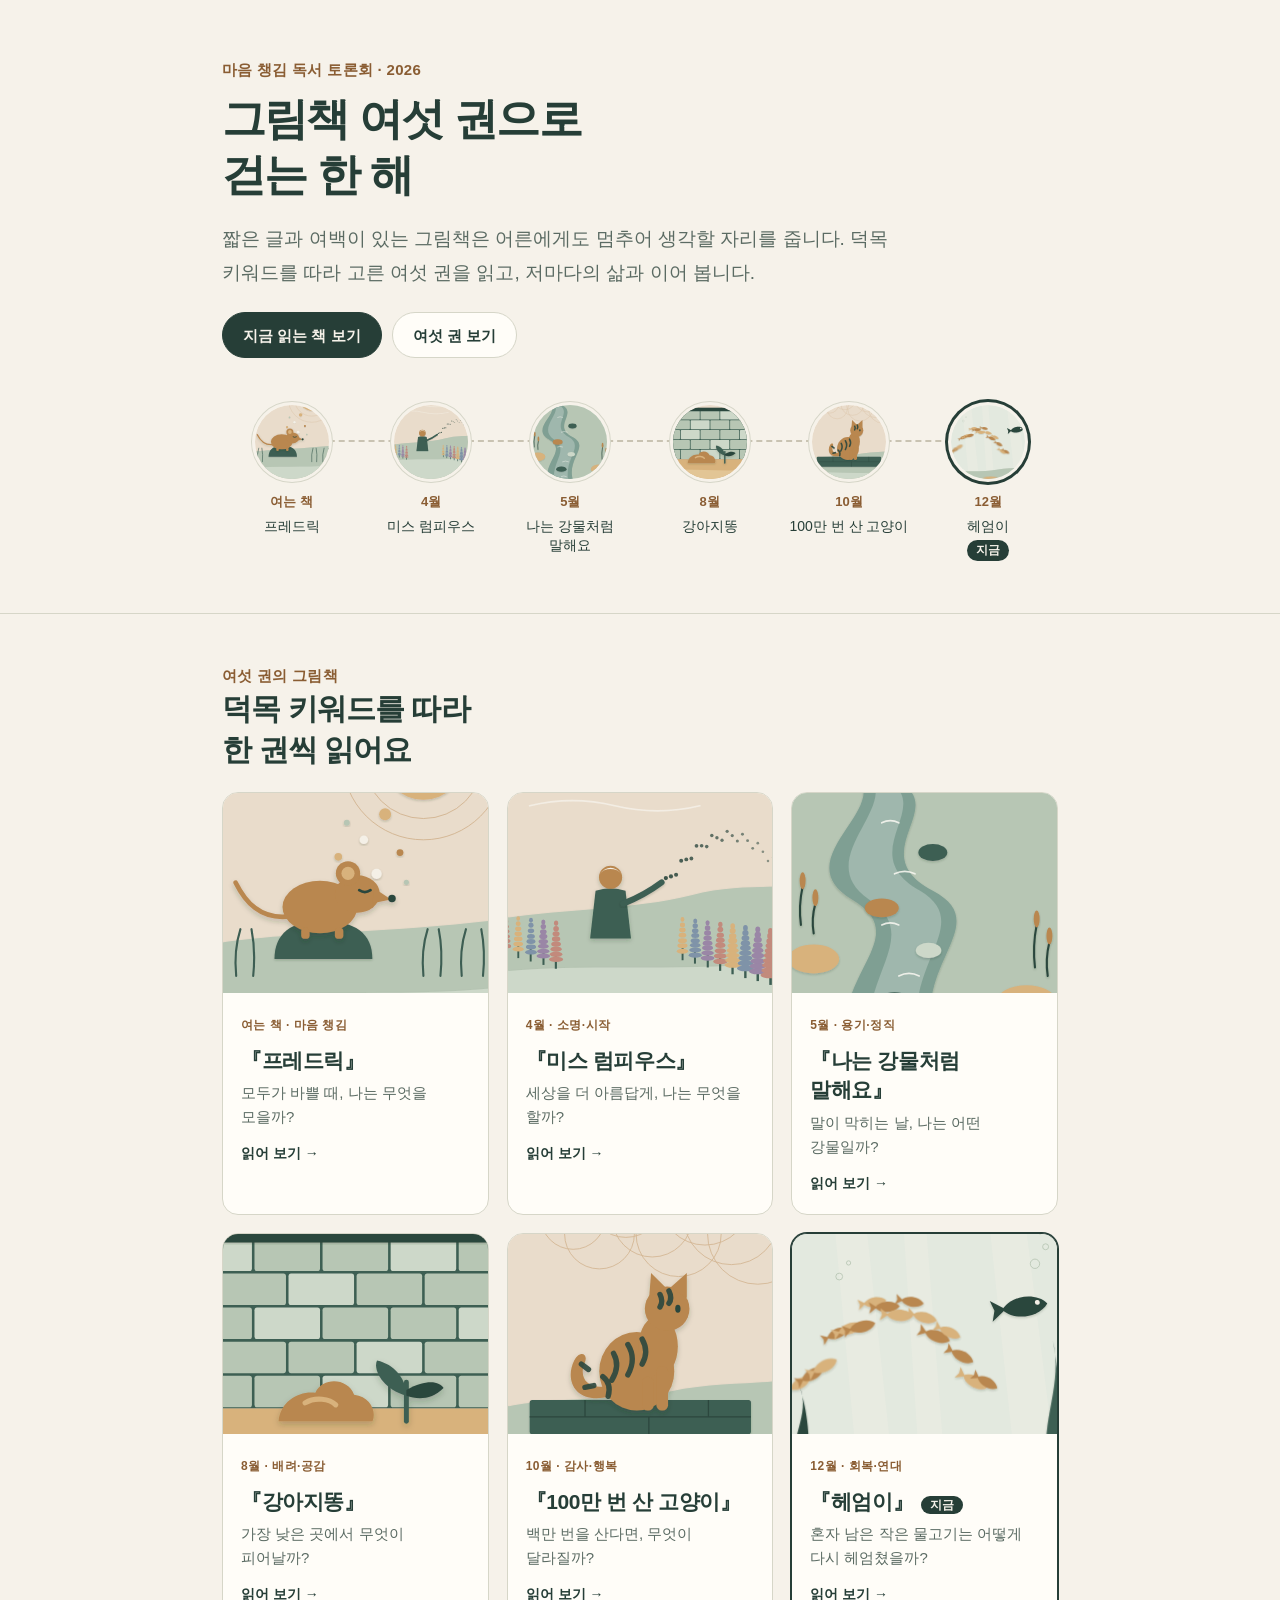
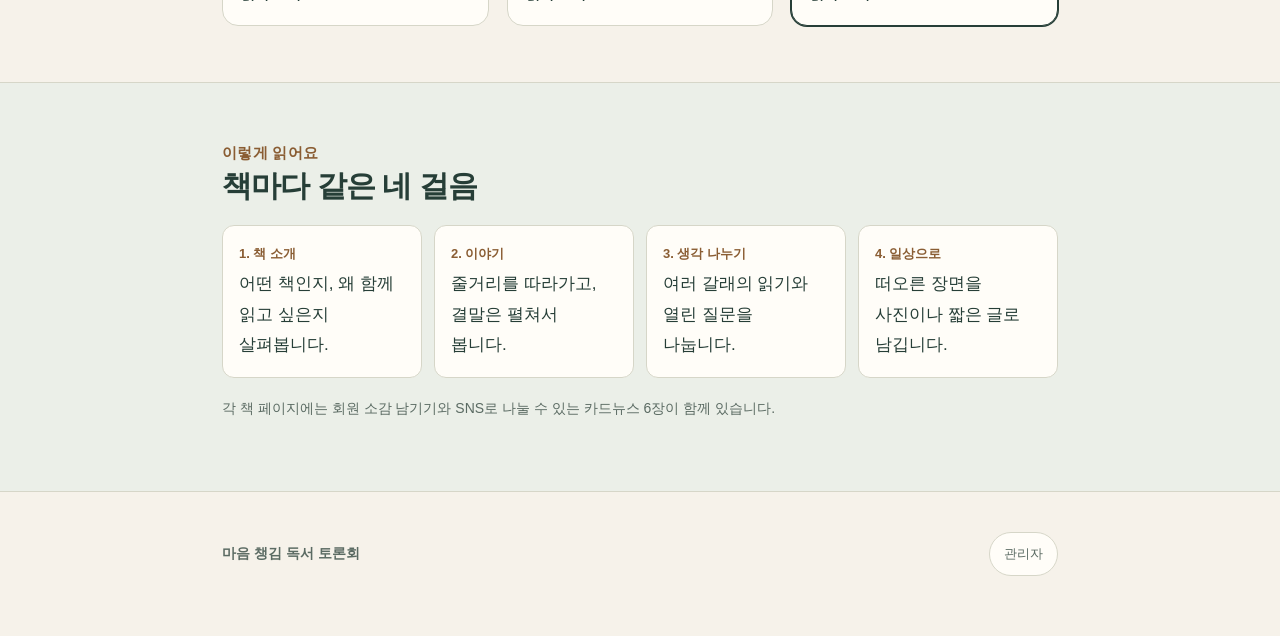
==== commit cb60b226: "첫 화면 푸터 정리·관리자 링크, Apps Script 코드 백업 추가" ====
--- a/index.html
+++ b/index.html
@@ -33,7 +33,7 @@
 #books{padding-top:48px}.bk .badge{display:none;margin-left:8px;font-size:12px;font-weight:700;background:var(--ink);color:var(--paper);border-radius:999px;padding:1px 9px;letter-spacing:0}.bk.now{border-color:var(--ink);box-shadow:0 0 0 1px var(--ink)}.bk.now .badge{display:inline-block}
 a:focus-visible,button:focus-visible,summary:focus-visible,input:focus-visible,textarea:focus-visible{outline:3px solid var(--accent);outline-offset:3px}
 @media (max-width:720px){.hero2{padding-top:30px}.lead{font-size:17px}.year{margin-top:26px;padding-bottom:30px}.year ol::before{top:27px}.year .dot{width:54px;height:54px;border-width:2px}.year .t{display:none}.year .m{font-size:12px}.year a{padding:2px 0 6px;min-height:44px}#books{padding-top:36px}#books h2 br{display:none}}
-</style></head><body>
+.fbar{display:flex;justify-content:space-between;align-items:center;gap:12px}.fbar p{margin:0}footer a.admin{display:inline-flex;align-items:center;min-height:44px;padding:0 14px;border:1px solid var(--line);border-radius:999px;text-decoration:none;font-size:13px;color:var(--sub);background:var(--card)}footer a.admin:hover{color:var(--ink);border-color:var(--ink)}</style></head><body>
 <div class="wrap"><header class="hero2"><div class="eyebrow">마음 챙김 독서 토론회 · 2026</div><h1>그림책 여섯 권으로<br>걷는 한 해</h1><p class="lead">짧은 글과 여백이 있는 그림책은 어른에게도 멈추어 생각할 자리를 줍니다. 덕목 키워드를 따라 고른 여섯 권을 읽고, 저마다의 삶과 이어 봅니다.</p><div class="cta"><a class="btn pri" id="nowBtn" href="cat/index.html">지금 읽는 책 보기</a><a class="btn sec" href="#books">여섯 권 보기</a></div></header>
 <nav class="year" aria-label="한 해의 흐름"><ol><li data-slug="frederick" data-from="2026-1"><a href="frederick/index.html" aria-label="여는 책 『프레드릭』"><span class="dot"><svg aria-hidden="true" preserveAspectRatio="xMidYMid slice" xmlns="http://www.w3.org/2000/svg" viewBox="100 300 600 600"><defs><filter id="s99" x="-20%" y="-20%" width="140%" height="140%"><feDropShadow dx="0" dy="3" stdDeviation="3" flood-color="#1d2e28" flood-opacity=".22"/></filter></defs><rect width="800" height="1000" fill="#e9dccb"/>
 <circle cx="560" cy="250" r="96" fill="#d8b27c" filter="url(#s99)"/>
@@ -165,7 +165,7 @@
 <ellipse cx="420" cy="905" rx="70" ry="26" fill="#d8b27c" filter="url(#f104)"/><ellipse cx="520" cy="915" rx="40" ry="18" fill="#b9874f" filter="url(#f104)"/>
 <path d="M0 940 C240 910 520 950 800 925 L800 1000 L0 1000Z" fill="#cdd8c9" filter="url(#f104)"/></svg></div><div class="in"><span class="chip">12월 · 회복·연대</span><h3>『헤엄이』<span class="badge">지금</span></h3><p>혼자 남은 작은 물고기는 어떻게 다시 헤엄쳤을까?</p><div class="go">읽어 보기 →</div></div></a></div></div></section>
 <section id="how" class="alt"><div class="wrap"><div class="eyebrow">이렇게 읽어요</div><h2>책마다 같은 네 걸음</h2><div class="flow"><div><b>1. 책 소개</b>어떤 책인지, 왜 함께 읽고 싶은지 살펴봅니다.</div><div><b>2. 이야기</b>줄거리를 따라가고, 결말은 펼쳐서 봅니다.</div><div><b>3. 생각 나누기</b>여러 갈래의 읽기와 열린 질문을 나눕니다.</div><div><b>4. 일상으로</b>떠오른 장면을 사진이나 짧은 글로 남깁니다.</div></div><p class="note" style="margin-top:18px">각 책 페이지에는 회원 소감 남기기와 SNS로 나눌 수 있는 카드뉴스 6장이 함께 있습니다.</p></div></section>
-<footer><div class="wrap"><p><b>마음 챙김 독서 토론회</b> · 2026 교직원 독서토론 동아리 그림책 나눔 자료</p><p>각 책의 서지 정보와 줄거리 참고 자료는 책 페이지 아래에 적었습니다.</p><p>삽화는 이 자료를 위해 새로 그린 것으로, 원작 그림책의 그림이 아닙니다.</p></div></footer><script>(function(){var d=new Date(),y=d.getFullYear(),m=d.getMonth()+1,cur=null;var li=document.querySelectorAll('.year li');li.forEach(function(e){var f=e.getAttribute('data-from').split('-');if(y==+f[0]&&m>=+f[1])cur=e.getAttribute('data-slug');});
+<footer><div class="wrap fbar"><p><b>마음 챙김 독서 토론회</b></p><a class="admin" href="admin.html">관리자</a></div></footer><script>(function(){var d=new Date(),y=d.getFullYear(),m=d.getMonth()+1,cur=null;var li=document.querySelectorAll('.year li');li.forEach(function(e){var f=e.getAttribute('data-from').split('-');if(y==+f[0]&&m>=+f[1])cur=e.getAttribute('data-slug');});
 document.querySelectorAll('.year li,.bk').forEach(function(e){e.classList.toggle('now',e.getAttribute('data-slug')===cur);});
 document.querySelectorAll('.year li a').forEach(function(a){a.removeAttribute('aria-current');});
 var b=document.getElementById('nowBtn');if(cur){b.href=cur+'/index.html';var a=document.querySelector('.year li.now a');if(a)a.setAttribute('aria-current','step');}else{b.textContent='여는 책부터 읽기';b.href='frederick/index.html';}})();</script></body></html>
